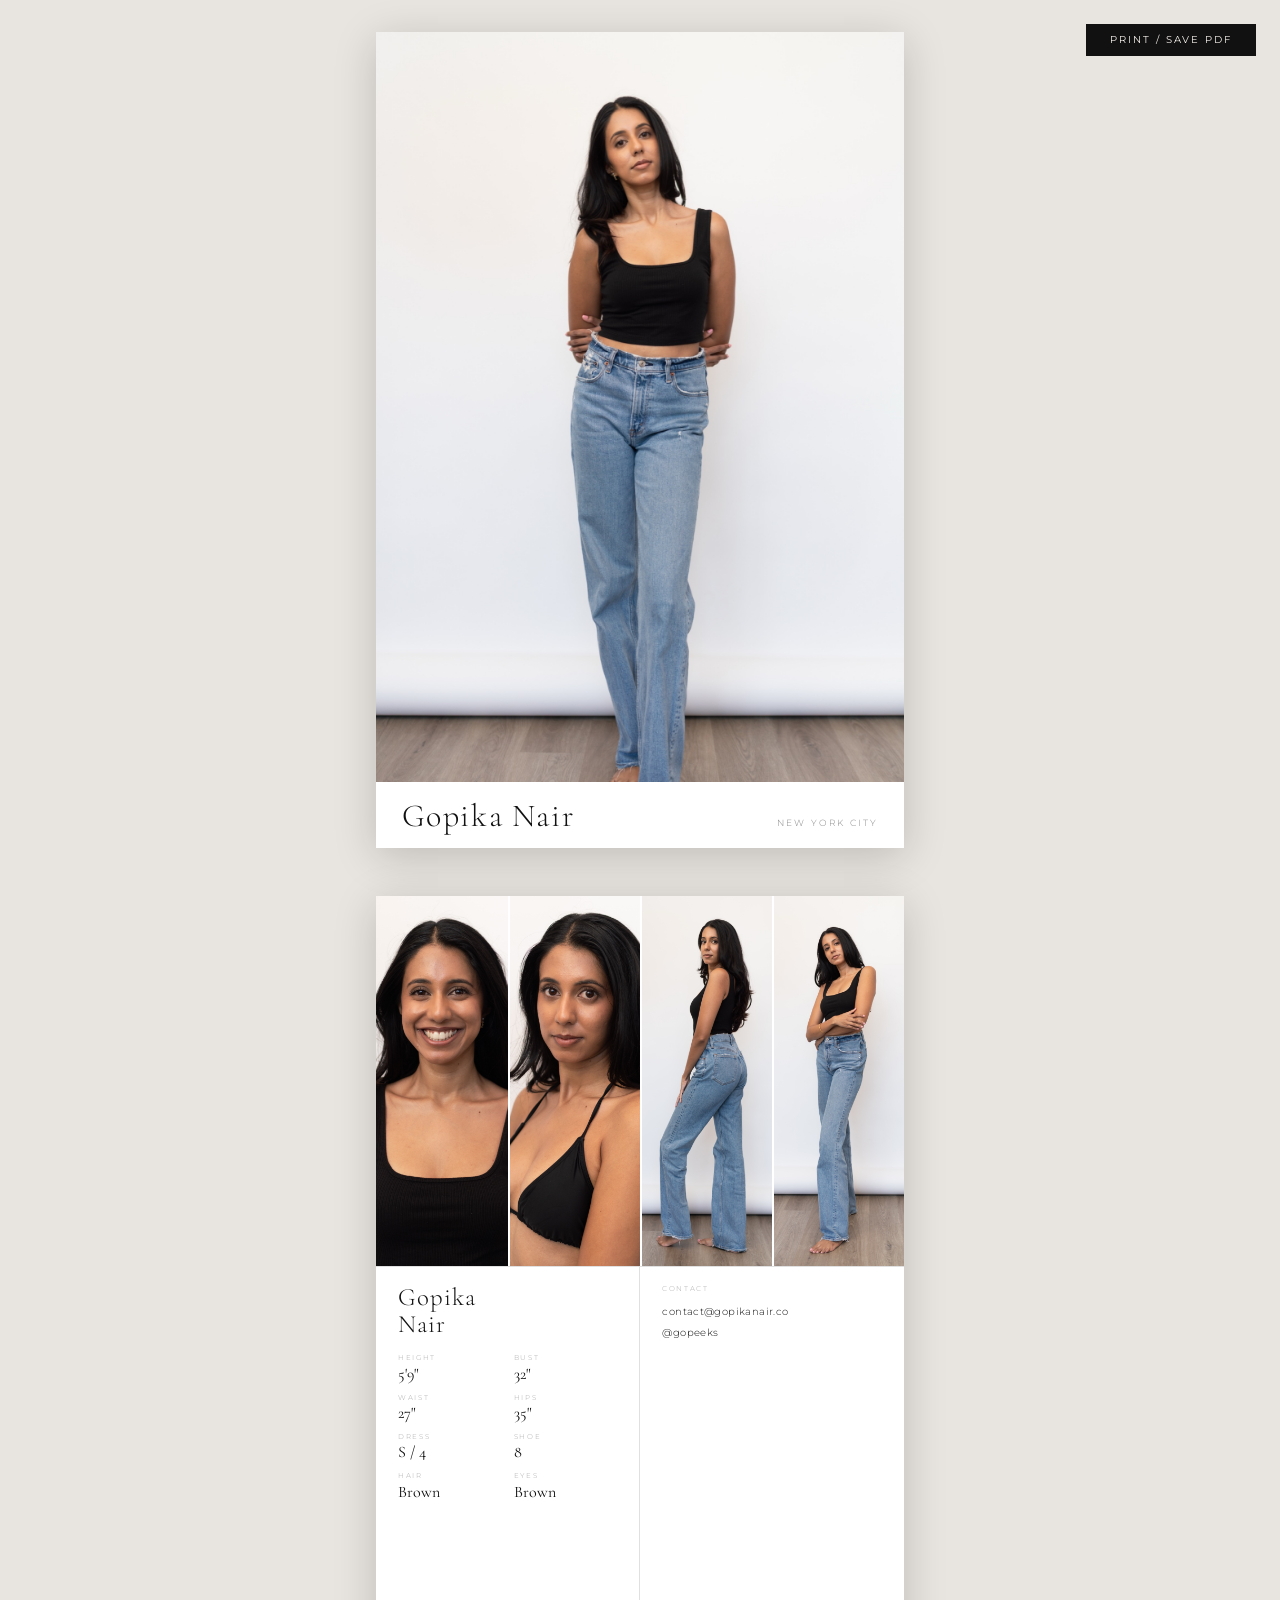
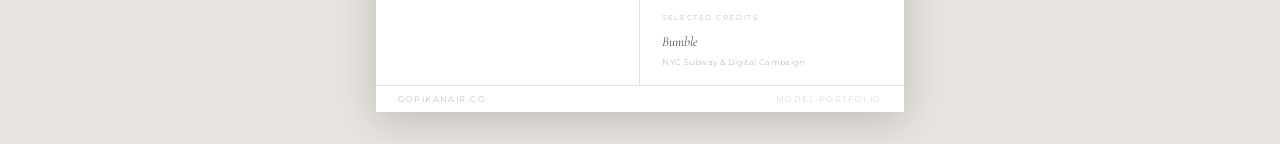
==== comp-card.html @ fba2bcde "redesign comp card with industry-standard layout and new photos" ====
<!DOCTYPE html>
<html lang="en">
<head>
  <meta charset="UTF-8">
  <meta name="viewport" content="width=device-width, initial-scale=1.0">
  <title>Gopika Nair — Comp Card</title>
  <link rel="preconnect" href="https://fonts.googleapis.com">
  <link rel="preconnect" href="https://fonts.gstatic.com" crossorigin>
  <link href="https://fonts.googleapis.com/css2?family=Cormorant+Garamond:ital,wght@0,300;0,400;1,300&family=Montserrat:wght@200;300;400;500&display=swap" rel="stylesheet">
  <style>
    * { box-sizing: border-box; margin: 0; padding: 0; }

    body {
      background: #e8e4df;
      font-family: 'Montserrat', sans-serif;
      font-weight: 300;
      padding: 2rem;
      display: flex;
      flex-direction: column;
      align-items: center;
      gap: 3rem;
    }

    /* ── Print button */
    .print-btn {
      position: fixed;
      top: 1.5rem;
      right: 1.5rem;
      background: #111;
      color: #f5f0eb;
      border: none;
      padding: 0.65rem 1.5rem;
      font-family: 'Montserrat', sans-serif;
      font-size: 0.6rem;
      letter-spacing: 0.2em;
      text-transform: uppercase;
      cursor: pointer;
      z-index: 100;
    }
    .print-btn:hover { background: #333; }

    @media print {
      body { background: #fff; padding: 0; gap: 0; }
      .print-btn { display: none; }
      .card { margin: 0; box-shadow: none; }
    }

    /* ── Card base — 5.5" × 8.5" (US comp card standard) */
    .card {
      width: 5.5in;
      height: 8.5in;
      background: #fff;
      overflow: hidden;
      position: relative;
      box-shadow: 0 8px 40px rgba(0,0,0,0.18);
    }

    @media print {
      .card { page-break-after: always; width: 5.5in; height: 8.5in; }
    }

    /* ════════════════════════════════════════
       FRONT CARD
    ════════════════════════════════════════ */

    .front .main-photo {
      width: 100%;
      height: 100%;
      object-fit: cover;
      object-position: center 10%;
      display: block;
    }

    /* Name bar at bottom of front */
    .front .name-bar {
      position: absolute;
      bottom: 0;
      left: 0;
      right: 0;
      background: #fff;
      padding: 1.1rem 1.6rem 1rem;
      display: flex;
      align-items: baseline;
      justify-content: space-between;
    }

    .front .name-bar h1 {
      font-family: 'Cormorant Garamond', serif;
      font-size: 2rem;
      font-weight: 300;
      letter-spacing: 0.05em;
      color: #111;
      line-height: 1;
    }

    .front .name-bar .location {
      font-size: 0.55rem;
      letter-spacing: 0.25em;
      text-transform: uppercase;
      color: #888;
    }

    /* ════════════════════════════════════════
       BACK CARD
    ════════════════════════════════════════ */

    .back {
      display: flex;
      flex-direction: column;
    }

    /* — Photo strip across the top */
    .back .photo-strip {
      display: grid;
      grid-template-columns: repeat(4, 1fr);
      height: 3.85in;
      flex-shrink: 0;
    }

    .back .photo-strip img {
      width: 100%;
      height: 100%;
      object-fit: cover;
      display: block;
    }

    .back .photo-strip img:nth-child(1) { object-position: center 18%; }  /* smile headshot */
    .back .photo-strip img:nth-child(2) { object-position: center 15%; }  /* editorial headshot */
    .back .photo-strip img:nth-child(3) { object-position: center 8%;  }  /* full body back */
    .back .photo-strip img:nth-child(4) { object-position: center 10%; }  /* full body side */

    /* dividers between strip photos */
    .back .photo-strip img + img { border-left: 2px solid #fff; }

    /* — Lower panel: stats + contact */
    .back .info-panel {
      flex: 1;
      display: grid;
      grid-template-columns: 1fr 1fr;
      border-top: 1px solid #e0e0e0;
    }

    /* — Name + stats (left) */
    .back .stats-col {
      padding: 1.1rem 1.4rem 1rem;
      border-right: 1px solid #e0e0e0;
      display: flex;
      flex-direction: column;
      justify-content: space-between;
    }

    .back .back-name {
      font-family: 'Cormorant Garamond', serif;
      font-size: 1.55rem;
      font-weight: 300;
      color: #111;
      letter-spacing: 0.04em;
      line-height: 1.1;
      margin-bottom: 0.9rem;
    }

    .back .stats-grid {
      display: grid;
      grid-template-columns: 1fr 1fr;
      gap: 0.55rem 0.8rem;
    }

    .stat-label {
      font-size: 0.44rem;
      letter-spacing: 0.22em;
      text-transform: uppercase;
      color: #aaa;
      display: block;
      margin-bottom: 0.1rem;
    }

    .stat-value {
      font-family: 'Cormorant Garamond', serif;
      font-size: 1rem;
      font-weight: 400;
      color: #111;
    }

    /* — Contact (right) */
    .back .contact-col {
      padding: 1.1rem 1.4rem 1rem;
      display: flex;
      flex-direction: column;
      justify-content: space-between;
    }

    .section-label {
      font-size: 0.44rem;
      letter-spacing: 0.22em;
      text-transform: uppercase;
      color: #aaa;
      display: block;
      margin-bottom: 0.7rem;
    }

    .contact-link {
      display: block;
      font-size: 0.6rem;
      color: #111;
      text-decoration: none;
      letter-spacing: 0.04em;
      margin-bottom: 0.3rem;
      line-height: 1.6;
    }

    .back .credit-block {
      margin-top: auto;
    }

    .credit-name {
      font-family: 'Cormorant Garamond', serif;
      font-size: 0.85rem;
      font-style: italic;
      color: #333;
      display: block;
    }
    .credit-detail {
      font-size: 0.5rem;
      color: #aaa;
      letter-spacing: 0.05em;
    }

    /* — Back footer */
    .back .back-footer {
      grid-column: 1 / -1;
      border-top: 1px solid #e0e0e0;
      padding: 0.5rem 1.4rem;
      display: flex;
      align-items: center;
      justify-content: space-between;
    }

    .back .back-footer .site-url {
      font-size: 0.5rem;
      letter-spacing: 0.18em;
      text-transform: uppercase;
      color: #aaa;
      text-decoration: none;
    }

    .back .back-footer .tag {
      font-size: 0.5rem;
      letter-spacing: 0.18em;
      text-transform: uppercase;
      color: #ccc;
    }
  </style>
</head>
<body>

  <button class="print-btn" onclick="window.print()">Print / Save PDF</button>

  <!-- ════ FRONT ════ -->
  <div class="card front">
    <img class="main-photo" src="photos/comp/IMG_3469.jpg" alt="Gopika Nair">
    <div class="name-bar">
      <h1>Gopika Nair</h1>
      <span class="location">New York City</span>
    </div>
  </div>

  <!-- ════ BACK ════ -->
  <div class="card back">

    <!-- Four photos across top -->
    <div class="photo-strip">
      <img src="photos/comp/IMG_3478.jpg" alt="">
      <img src="photos/comp/IMG_3474.jpg" alt="">
      <img src="photos/comp/IMG_3476.jpg" alt="">
      <img src="photos/comp/IMG_3468.jpg" alt="">
    </div>

    <!-- Info panel -->
    <div class="info-panel">

      <!-- Stats -->
      <div class="stats-col">
        <div>
          <p class="back-name">Gopika<br>Nair</p>
          <div class="stats-grid">
            <div>
              <span class="stat-label">Height</span>
              <span class="stat-value">5'9"</span>
            </div>
            <div>
              <span class="stat-label">Bust</span>
              <span class="stat-value">32"</span>
            </div>
            <div>
              <span class="stat-label">Waist</span>
              <span class="stat-value">27"</span>
            </div>
            <div>
              <span class="stat-label">Hips</span>
              <span class="stat-value">35"</span>
            </div>
            <div>
              <span class="stat-label">Dress</span>
              <span class="stat-value">S / 4</span>
            </div>
            <div>
              <span class="stat-label">Shoe</span>
              <span class="stat-value">8</span>
            </div>
            <div>
              <span class="stat-label">Hair</span>
              <span class="stat-value">Brown</span>
            </div>
            <div>
              <span class="stat-label">Eyes</span>
              <span class="stat-value">Brown</span>
            </div>
          </div>
        </div>
      </div>

      <!-- Contact + Credits -->
      <div class="contact-col">
        <div>
          <span class="section-label">Contact</span>
          <a class="contact-link" href="mailto:contact@gopikanair.co">contact@gopikanair.co</a>
          <a class="contact-link" href="https://instagram.com/gopeeks">@gopeeks</a>
        </div>
        <div class="credit-block">
          <span class="section-label">Selected Credits</span>
          <span class="credit-name">Bumble</span>
          <span class="credit-detail">NYC Subway &amp; Digital Campaign</span>
        </div>
      </div>

    </div>

    <!-- Footer -->
    <div class="back-footer" style="grid-column: 1 / -1; border-top: 1px solid #e0e0e0; padding: 0.5rem 1.4rem; display: flex; align-items: center; justify-content: space-between;">
      <a class="site-url" href="https://gopikanair.co">gopikanair.co</a>
      <span class="tag">Model Portfolio</span>
    </div>

  </div>

</body>
</html>
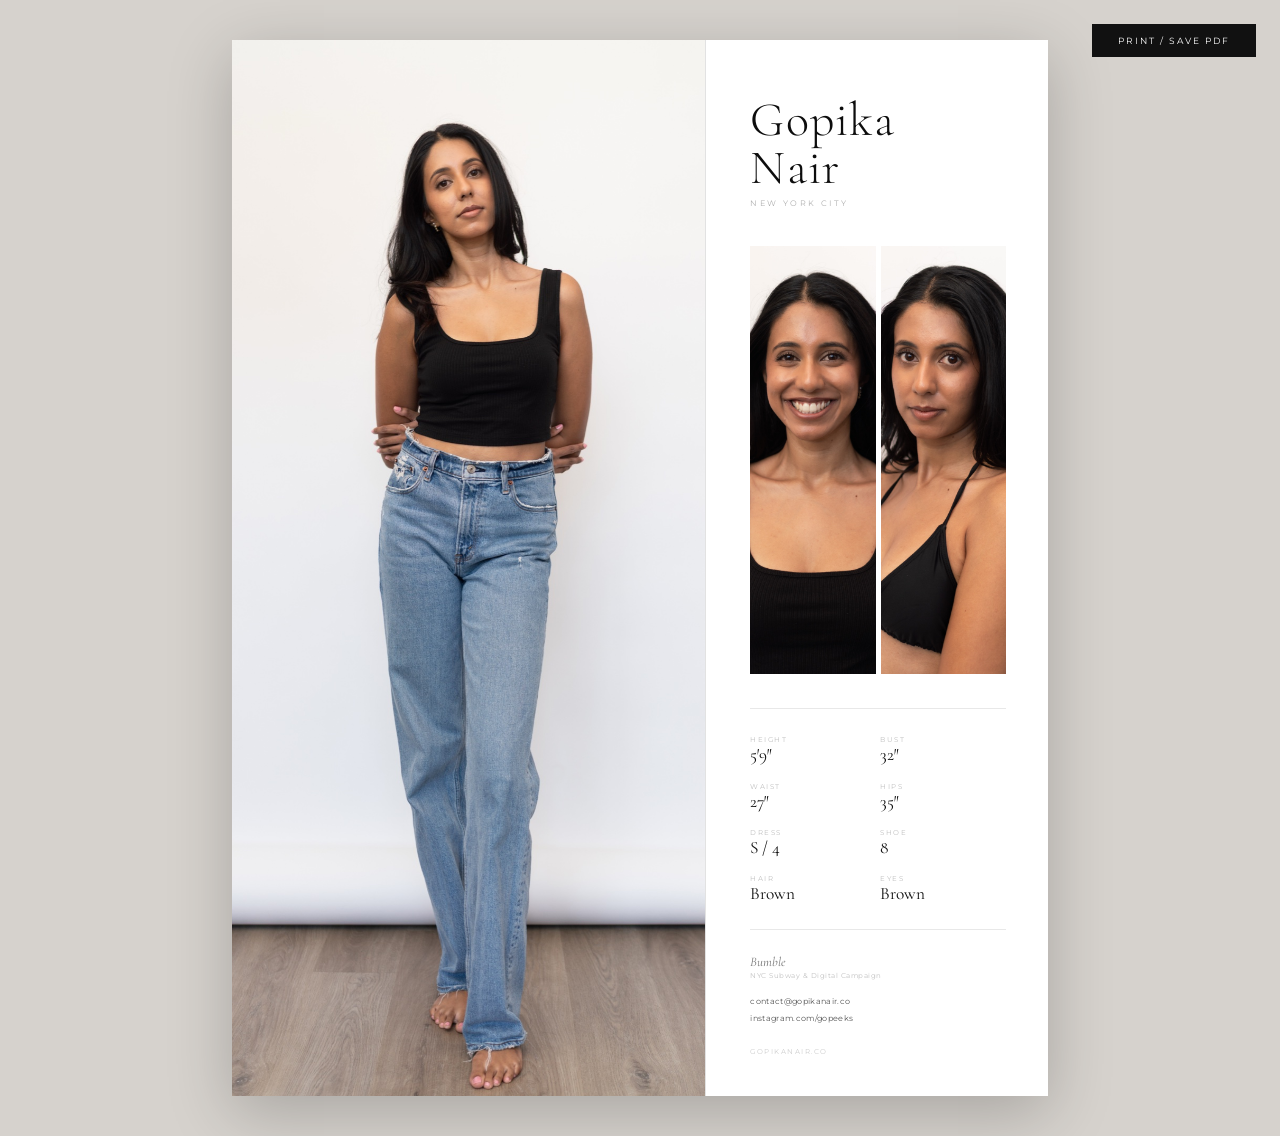
==== commit bff7f23d: "single-page comp card redesign" ====
--- a/comp-card.html
+++ b/comp-card.html
@@ -6,19 +6,19 @@
   <title>Gopika Nair — Comp Card</title>
   <link rel="preconnect" href="https://fonts.googleapis.com">
   <link rel="preconnect" href="https://fonts.gstatic.com" crossorigin>
-  <link href="https://fonts.googleapis.com/css2?family=Cormorant+Garamond:ital,wght@0,300;0,400;1,300&family=Montserrat:wght@200;300;400;500&display=swap" rel="stylesheet">
+  <link href="https://fonts.googleapis.com/css2?family=Cormorant+Garamond:ital,wght@0,300;0,400;1,300&family=Montserrat:wght@300;400;500&display=swap" rel="stylesheet">
   <style>
     * { box-sizing: border-box; margin: 0; padding: 0; }
 
     body {
-      background: #e8e4df;
+      background: #d6d2cd;
       font-family: 'Montserrat', sans-serif;
-      font-weight: 300;
-      padding: 2rem;
+      min-height: 100vh;
       display: flex;
       flex-direction: column;
       align-items: center;
-      gap: 3rem;
+      justify-content: center;
+      padding: 2.5rem;
     }
 
     /* ── Print button */
@@ -27,225 +27,175 @@
       top: 1.5rem;
       right: 1.5rem;
       background: #111;
-      color: #f5f0eb;
+      color: #fff;
       border: none;
-      padding: 0.65rem 1.5rem;
+      padding: 0.7rem 1.6rem;
       font-family: 'Montserrat', sans-serif;
-      font-size: 0.6rem;
-      letter-spacing: 0.2em;
+      font-size: 0.58rem;
+      letter-spacing: 0.22em;
       text-transform: uppercase;
       cursor: pointer;
       z-index: 100;
-    }
-    .print-btn:hover { background: #333; }
+      transition: background 0.2s;
+    }
+    .print-btn:hover { background: #444; }
 
     @media print {
-      body { background: #fff; padding: 0; gap: 0; }
+      body { background: #fff; padding: 0; min-height: 0; display: block; }
       .print-btn { display: none; }
-      .card { margin: 0; box-shadow: none; }
-    }
-
-    /* ── Card base — 5.5" × 8.5" (US comp card standard) */
+      .card { box-shadow: none; margin: 0; }
+      @page { size: 8.5in 11in; margin: 0; }
+    }
+
+    /* ══════════════════════════════════
+       CARD  —  8.5 × 11 in, single page
+    ══════════════════════════════════ */
     .card {
-      width: 5.5in;
-      height: 8.5in;
+      width: 8.5in;
+      height: 11in;
       background: #fff;
+      display: grid;
+      grid-template-columns: 58% 42%;
       overflow: hidden;
+      box-shadow: 0 16px 60px rgba(0,0,0,0.22);
+    }
+
+    /* ── Left column: hero photo */
+    .col-photo {
       position: relative;
-      box-shadow: 0 8px 40px rgba(0,0,0,0.18);
-    }
-
-    @media print {
-      .card { page-break-after: always; width: 5.5in; height: 8.5in; }
-    }
-
-    /* ════════════════════════════════════════
-       FRONT CARD
-    ════════════════════════════════════════ */
-
-    .front .main-photo {
+      overflow: hidden;
+    }
+
+    .col-photo img {
       width: 100%;
       height: 100%;
       object-fit: cover;
-      object-position: center 10%;
-      display: block;
-    }
-
-    /* Name bar at bottom of front */
-    .front .name-bar {
-      position: absolute;
-      bottom: 0;
-      left: 0;
-      right: 0;
-      background: #fff;
-      padding: 1.1rem 1.6rem 1rem;
-      display: flex;
-      align-items: baseline;
-      justify-content: space-between;
-    }
-
-    .front .name-bar h1 {
+      object-position: center 5%;
+      display: block;
+    }
+
+    /* ── Right column: all info */
+    .col-info {
+      display: flex;
+      flex-direction: column;
+      padding: 0.58in 0.44in 0.42in 0.46in;
+      border-left: 1px solid #e2e2e2;
+    }
+
+    /* — Name block */
+    .name {
       font-family: 'Cormorant Garamond', serif;
-      font-size: 2rem;
+      font-size: 3rem;
       font-weight: 300;
-      letter-spacing: 0.05em;
-      color: #111;
-      line-height: 1;
-    }
-
-    .front .name-bar .location {
-      font-size: 0.55rem;
-      letter-spacing: 0.25em;
-      text-transform: uppercase;
-      color: #888;
-    }
-
-    /* ════════════════════════════════════════
-       BACK CARD
-    ════════════════════════════════════════ */
-
-    .back {
-      display: flex;
-      flex-direction: column;
-    }
-
-    /* — Photo strip across the top */
-    .back .photo-strip {
+      line-height: 1.0;
+      color: #0d0d0d;
+      letter-spacing: 0.025em;
+    }
+
+    .location {
+      margin-top: 0.4rem;
+      font-size: 0.5rem;
+      letter-spacing: 0.3em;
+      text-transform: uppercase;
+      color: #b0b0b0;
+      font-weight: 400;
+    }
+
+    /* — Secondary photos */
+    .secondary-photos {
+      flex: 1;
       display: grid;
-      grid-template-columns: repeat(4, 1fr);
-      height: 3.85in;
-      flex-shrink: 0;
-    }
-
-    .back .photo-strip img {
+      grid-template-columns: 1fr 1fr;
+      gap: 5px;
+      margin: 0.4in 0 0.36in;
+      min-height: 0;
+      overflow: hidden;
+    }
+
+    .secondary-photos img {
       width: 100%;
       height: 100%;
       object-fit: cover;
       display: block;
     }
 
-    .back .photo-strip img:nth-child(1) { object-position: center 18%; }  /* smile headshot */
-    .back .photo-strip img:nth-child(2) { object-position: center 15%; }  /* editorial headshot */
-    .back .photo-strip img:nth-child(3) { object-position: center 8%;  }  /* full body back */
-    .back .photo-strip img:nth-child(4) { object-position: center 10%; }  /* full body side */
-
-    /* dividers between strip photos */
-    .back .photo-strip img + img { border-left: 2px solid #fff; }
-
-    /* — Lower panel: stats + contact */
-    .back .info-panel {
-      flex: 1;
+    /* smiling headshot — face in upper portion */
+    .secondary-photos img:nth-child(1) { object-position: center 16%; }
+    /* editorial headshot — slight angle, face upper */
+    .secondary-photos img:nth-child(2) { object-position: 55% 14%; }
+
+    /* — Stats */
+    .stats-block {
+      border-top: 1px solid #e8e8e8;
+      padding-top: 0.28in;
+      margin-bottom: 0.27in;
+    }
+
+    .stats-grid {
       display: grid;
       grid-template-columns: 1fr 1fr;
-      border-top: 1px solid #e0e0e0;
-    }
-
-    /* — Name + stats (left) */
-    .back .stats-col {
-      padding: 1.1rem 1.4rem 1rem;
-      border-right: 1px solid #e0e0e0;
-      display: flex;
-      flex-direction: column;
-      justify-content: space-between;
-    }
-
-    .back .back-name {
-      font-family: 'Cormorant Garamond', serif;
-      font-size: 1.55rem;
-      font-weight: 300;
-      color: #111;
-      letter-spacing: 0.04em;
-      line-height: 1.1;
-      margin-bottom: 0.9rem;
-    }
-
-    .back .stats-grid {
-      display: grid;
-      grid-template-columns: 1fr 1fr;
-      gap: 0.55rem 0.8rem;
+      gap: 0.19in 0.05in;
     }
 
     .stat-label {
-      font-size: 0.44rem;
+      display: block;
+      font-size: 0.41rem;
       letter-spacing: 0.22em;
       text-transform: uppercase;
-      color: #aaa;
-      display: block;
-      margin-bottom: 0.1rem;
+      color: #c0c0c0;
+      margin-bottom: 0.06rem;
     }
 
     .stat-value {
       font-family: 'Cormorant Garamond', serif;
-      font-size: 1rem;
+      font-size: 1.08rem;
       font-weight: 400;
       color: #111;
-    }
-
-    /* — Contact (right) */
-    .back .contact-col {
-      padding: 1.1rem 1.4rem 1rem;
-      display: flex;
-      flex-direction: column;
-      justify-content: space-between;
-    }
-
-    .section-label {
+      line-height: 1;
+    }
+
+    /* — Contact + credits */
+    .contact-block {
+      border-top: 1px solid #e8e8e8;
+      padding-top: 0.22in;
+      display: flex;
+      flex-direction: column;
+      gap: 0.13in;
+    }
+
+    .credits-line {
+      font-family: 'Cormorant Garamond', serif;
+      font-size: 0.82rem;
+      font-style: italic;
+      color: #777;
+    }
+
+    .credits-sub {
       font-size: 0.44rem;
-      letter-spacing: 0.22em;
-      text-transform: uppercase;
-      color: #aaa;
-      display: block;
-      margin-bottom: 0.7rem;
-    }
-
-    .contact-link {
-      display: block;
-      font-size: 0.6rem;
-      color: #111;
+      color: #c0c0c0;
+      letter-spacing: 0.07em;
+      display: block;
+      margin-top: 0.05rem;
+    }
+
+    .contact-links {
+      display: flex;
+      flex-direction: column;
+      gap: 0.07in;
+      margin-top: 0.04in;
+    }
+
+    .contact-links a {
+      font-size: 0.52rem;
+      color: #555;
       text-decoration: none;
       letter-spacing: 0.04em;
-      margin-bottom: 0.3rem;
-      line-height: 1.6;
-    }
-
-    .back .credit-block {
-      margin-top: auto;
-    }
-
-    .credit-name {
-      font-family: 'Cormorant Garamond', serif;
-      font-size: 0.85rem;
-      font-style: italic;
-      color: #333;
-      display: block;
-    }
-    .credit-detail {
-      font-size: 0.5rem;
-      color: #aaa;
-      letter-spacing: 0.05em;
-    }
-
-    /* — Back footer */
-    .back .back-footer {
-      grid-column: 1 / -1;
-      border-top: 1px solid #e0e0e0;
-      padding: 0.5rem 1.4rem;
-      display: flex;
-      align-items: center;
-      justify-content: space-between;
-    }
-
-    .back .back-footer .site-url {
-      font-size: 0.5rem;
-      letter-spacing: 0.18em;
-      text-transform: uppercase;
-      color: #aaa;
-      text-decoration: none;
-    }
-
-    .back .back-footer .tag {
-      font-size: 0.5rem;
-      letter-spacing: 0.18em;
+    }
+
+    .site-url {
+      margin-top: 0.12in;
+      font-size: 0.42rem;
+      letter-spacing: 0.22em;
       text-transform: uppercase;
       color: #ccc;
     }
@@ -255,93 +205,81 @@
 
   <button class="print-btn" onclick="window.print()">Print / Save PDF</button>
 
-  <!-- ════ FRONT ════ -->
-  <div class="card front">
-    <img class="main-photo" src="photos/comp/IMG_3469.jpg" alt="Gopika Nair">
-    <div class="name-bar">
-      <h1>Gopika Nair</h1>
-      <span class="location">New York City</span>
+  <div class="card">
+
+    <!-- Left: hero full-body photo -->
+    <div class="col-photo">
+      <img src="photos/comp/IMG_3469.jpg" alt="Gopika Nair">
+    </div>
+
+    <!-- Right: info panel -->
+    <div class="col-info">
+
+      <!-- Name -->
+      <div>
+        <h1 class="name">Gopika<br>Nair</h1>
+        <p class="location">New York City</p>
+      </div>
+
+      <!-- Two secondary headshots -->
+      <div class="secondary-photos">
+        <img src="photos/comp/IMG_3478.jpg" alt="Gopika Nair — commercial">
+        <img src="photos/comp/IMG_3474.jpg" alt="Gopika Nair — editorial">
+      </div>
+
+      <!-- Stats -->
+      <div class="stats-block">
+        <div class="stats-grid">
+          <div>
+            <span class="stat-label">Height</span>
+            <span class="stat-value">5′9″</span>
+          </div>
+          <div>
+            <span class="stat-label">Bust</span>
+            <span class="stat-value">32″</span>
+          </div>
+          <div>
+            <span class="stat-label">Waist</span>
+            <span class="stat-value">27″</span>
+          </div>
+          <div>
+            <span class="stat-label">Hips</span>
+            <span class="stat-value">35″</span>
+          </div>
+          <div>
+            <span class="stat-label">Dress</span>
+            <span class="stat-value">S / 4</span>
+          </div>
+          <div>
+            <span class="stat-label">Shoe</span>
+            <span class="stat-value">8</span>
+          </div>
+          <div>
+            <span class="stat-label">Hair</span>
+            <span class="stat-value">Brown</span>
+          </div>
+          <div>
+            <span class="stat-label">Eyes</span>
+            <span class="stat-value">Brown</span>
+          </div>
+        </div>
+      </div>
+
+      <!-- Credits + Contact -->
+      <div class="contact-block">
+        <div>
+          <span class="credits-line">Bumble</span>
+          <span class="credits-sub">NYC Subway &amp; Digital Campaign</span>
+        </div>
+        <div class="contact-links">
+          <a href="mailto:contact@gopikanair.co">contact@gopikanair.co</a>
+          <a href="https://instagram.com/gopeeks">instagram.com/gopeeks</a>
+        </div>
+        <p class="site-url">gopikanair.co</p>
+      </div>
+
     </div>
   </div>
 
-  <!-- ════ BACK ════ -->
-  <div class="card back">
-
-    <!-- Four photos across top -->
-    <div class="photo-strip">
-      <img src="photos/comp/IMG_3478.jpg" alt="">
-      <img src="photos/comp/IMG_3474.jpg" alt="">
-      <img src="photos/comp/IMG_3476.jpg" alt="">
-      <img src="photos/comp/IMG_3468.jpg" alt="">
-    </div>
-
-    <!-- Info panel -->
-    <div class="info-panel">
-
-      <!-- Stats -->
-      <div class="stats-col">
-        <div>
-          <p class="back-name">Gopika<br>Nair</p>
-          <div class="stats-grid">
-            <div>
-              <span class="stat-label">Height</span>
-              <span class="stat-value">5'9"</span>
-            </div>
-            <div>
-              <span class="stat-label">Bust</span>
-              <span class="stat-value">32"</span>
-            </div>
-            <div>
-              <span class="stat-label">Waist</span>
-              <span class="stat-value">27"</span>
-            </div>
-            <div>
-              <span class="stat-label">Hips</span>
-              <span class="stat-value">35"</span>
-            </div>
-            <div>
-              <span class="stat-label">Dress</span>
-              <span class="stat-value">S / 4</span>
-            </div>
-            <div>
-              <span class="stat-label">Shoe</span>
-              <span class="stat-value">8</span>
-            </div>
-            <div>
-              <span class="stat-label">Hair</span>
-              <span class="stat-value">Brown</span>
-            </div>
-            <div>
-              <span class="stat-label">Eyes</span>
-              <span class="stat-value">Brown</span>
-            </div>
-          </div>
-        </div>
-      </div>
-
-      <!-- Contact + Credits -->
-      <div class="contact-col">
-        <div>
-          <span class="section-label">Contact</span>
-          <a class="contact-link" href="mailto:contact@gopikanair.co">contact@gopikanair.co</a>
-          <a class="contact-link" href="https://instagram.com/gopeeks">@gopeeks</a>
-        </div>
-        <div class="credit-block">
-          <span class="section-label">Selected Credits</span>
-          <span class="credit-name">Bumble</span>
-          <span class="credit-detail">NYC Subway &amp; Digital Campaign</span>
-        </div>
-      </div>
-
-    </div>
-
-    <!-- Footer -->
-    <div class="back-footer" style="grid-column: 1 / -1; border-top: 1px solid #e0e0e0; padding: 0.5rem 1.4rem; display: flex; align-items: center; justify-content: space-between;">
-      <a class="site-url" href="https://gopikanair.co">gopikanair.co</a>
-      <span class="tag">Model Portfolio</span>
-    </div>
-
-  </div>
-
 </body>
 </html>
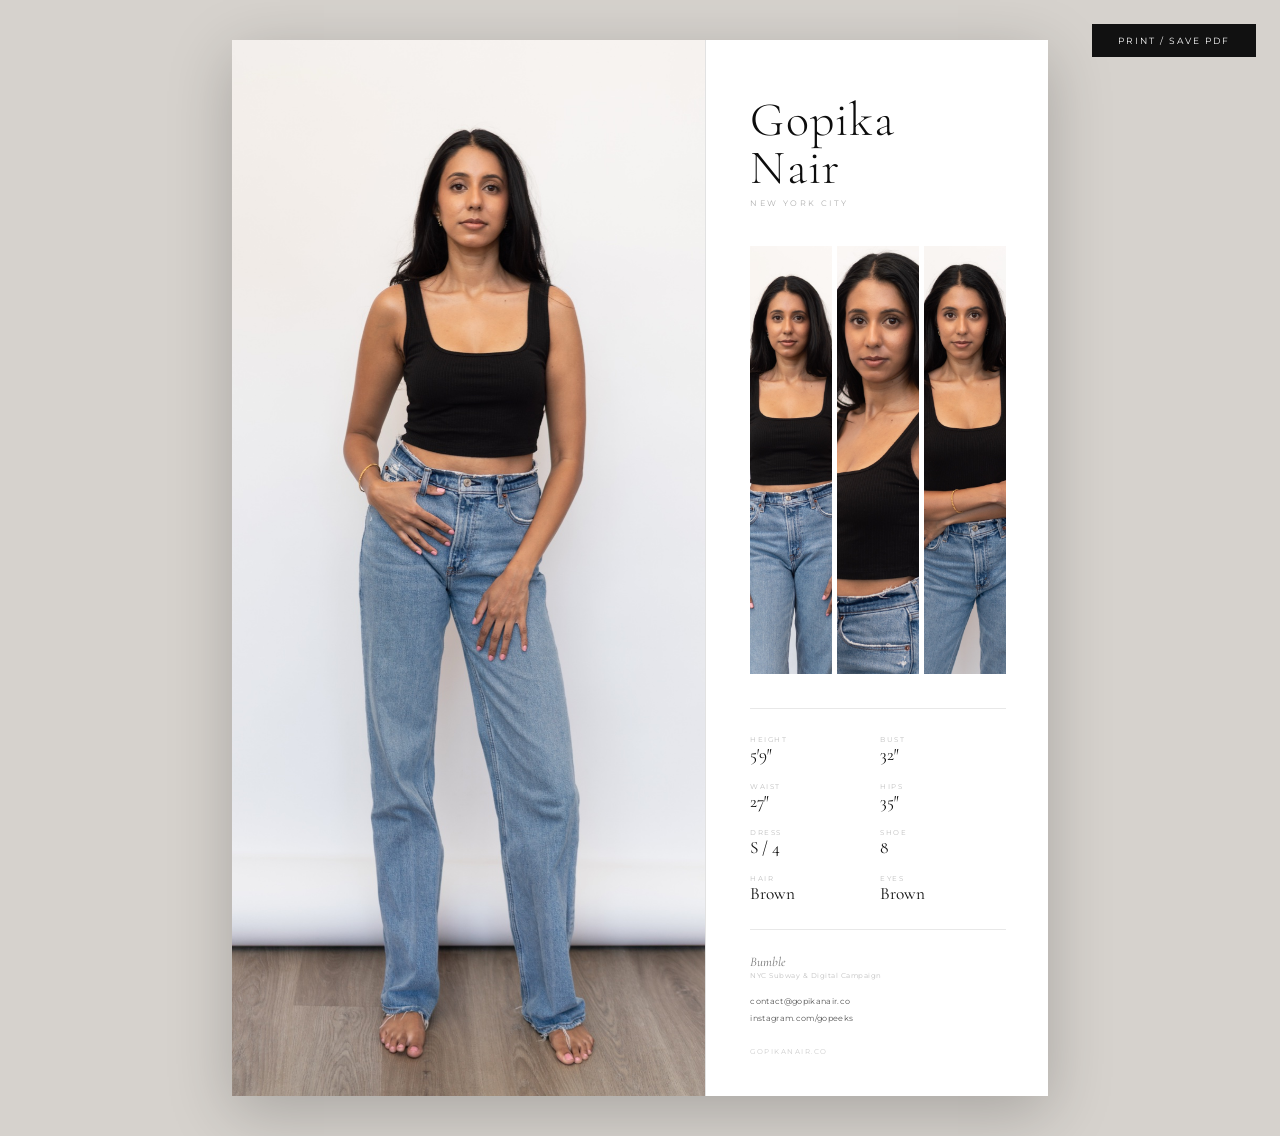
==== commit 7b0b00a1: "update comp card photos to IMG_3475/3483/3477/3470" ====
--- a/comp-card.html
+++ b/comp-card.html
@@ -105,7 +105,7 @@
     .secondary-photos {
       flex: 1;
       display: grid;
-      grid-template-columns: 1fr 1fr;
+      grid-template-columns: 1fr 1fr 1fr;
       gap: 5px;
       margin: 0.4in 0 0.36in;
       min-height: 0;
@@ -119,10 +119,12 @@
       display: block;
     }
 
-    /* smiling headshot — face in upper portion */
-    .secondary-photos img:nth-child(1) { object-position: center 16%; }
-    /* editorial headshot — slight angle, face upper */
-    .secondary-photos img:nth-child(2) { object-position: 55% 14%; }
+    /* IMG_3483 — neutral front, zoom to face */
+    .secondary-photos img:nth-child(1) { object-position: center 18%; }
+    /* IMG_3477 — angled, zoom to face */
+    .secondary-photos img:nth-child(2) { object-position: 45% 15%; }
+    /* IMG_3470 — closer 3/4, already tighter crop */
+    .secondary-photos img:nth-child(3) { object-position: center 17%; }
 
     /* — Stats */
     .stats-block {
@@ -209,7 +211,7 @@
 
     <!-- Left: hero full-body photo -->
     <div class="col-photo">
-      <img src="photos/comp/IMG_3469.jpg" alt="Gopika Nair">
+      <img src="photos/comp/IMG_3475.jpg" alt="Gopika Nair">
     </div>
 
     <!-- Right: info panel -->
@@ -221,10 +223,11 @@
         <p class="location">New York City</p>
       </div>
 
-      <!-- Two secondary headshots -->
+      <!-- Three secondary photos -->
       <div class="secondary-photos">
-        <img src="photos/comp/IMG_3478.jpg" alt="Gopika Nair — commercial">
-        <img src="photos/comp/IMG_3474.jpg" alt="Gopika Nair — editorial">
+        <img src="photos/comp/IMG_3483.jpg" alt="Gopika Nair">
+        <img src="photos/comp/IMG_3477.jpg" alt="Gopika Nair">
+        <img src="photos/comp/IMG_3470.jpg" alt="Gopika Nair">
       </div>
 
       <!-- Stats -->
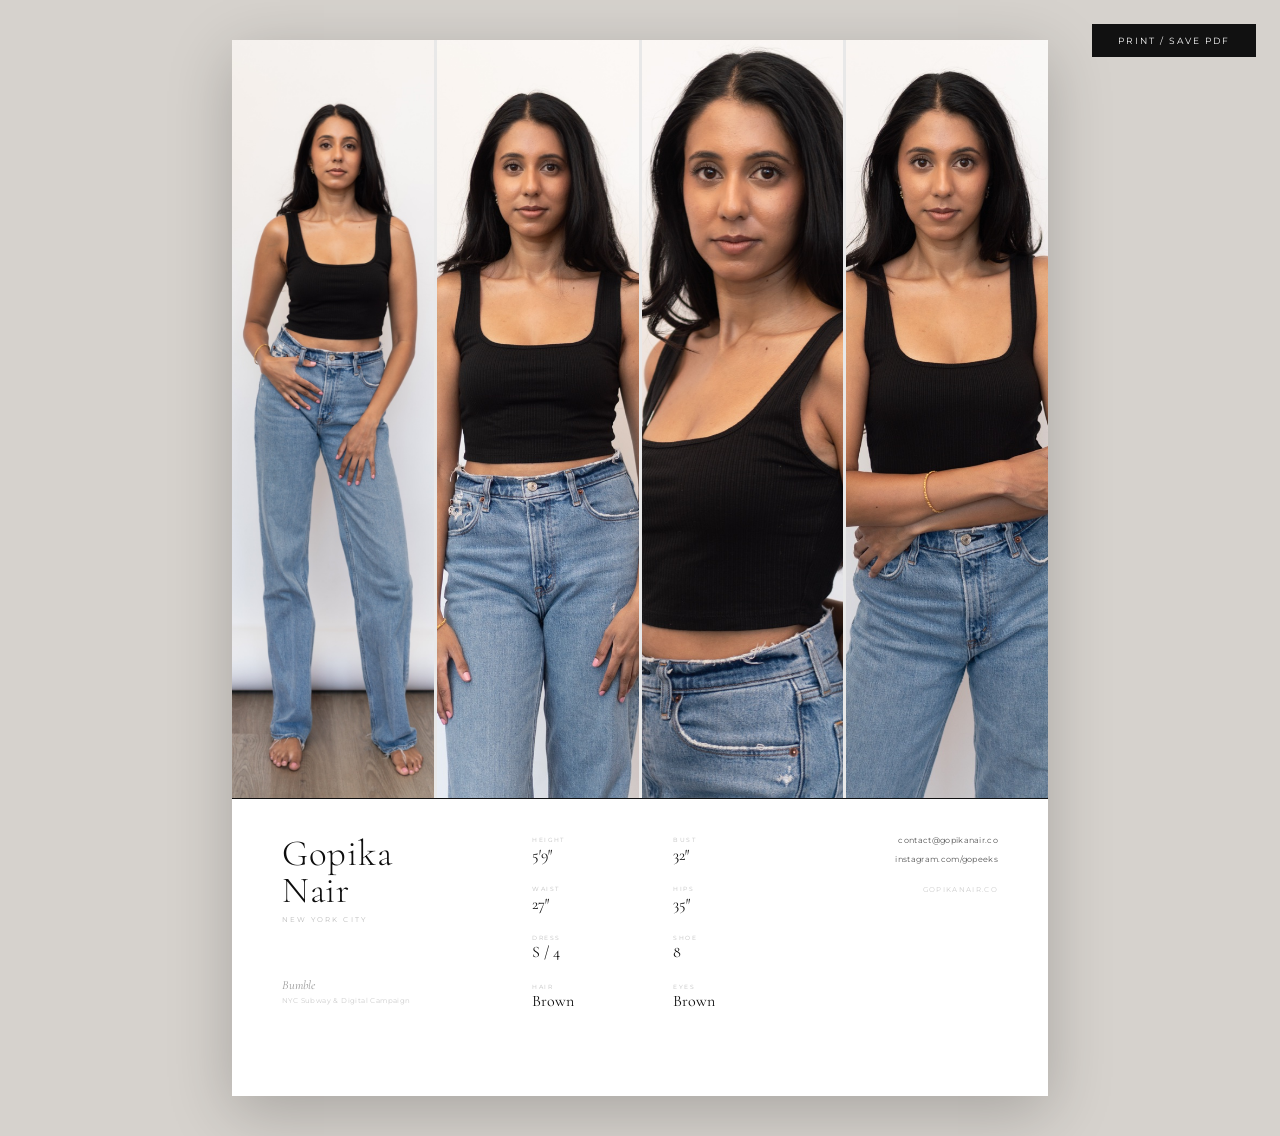
==== commit d4f0e796: "redesign comp card — 4 photos across top, stats strip below" ====
--- a/comp-card.html
+++ b/comp-card.html
@@ -15,13 +15,11 @@
       font-family: 'Montserrat', sans-serif;
       min-height: 100vh;
       display: flex;
-      flex-direction: column;
       align-items: center;
       justify-content: center;
       padding: 2.5rem;
     }
 
-    /* ── Print button */
     .print-btn {
       position: fixed;
       top: 1.5rem;
@@ -36,7 +34,6 @@
       text-transform: uppercase;
       cursor: pointer;
       z-index: 100;
-      transition: background 0.2s;
     }
     .print-btn:hover { background: #444; }
 
@@ -47,159 +44,136 @@
       @page { size: 8.5in 11in; margin: 0; }
     }
 
-    /* ══════════════════════════════════
-       CARD  —  8.5 × 11 in, single page
-    ══════════════════════════════════ */
+    /* ── Card */
     .card {
       width: 8.5in;
       height: 11in;
       background: #fff;
-      display: grid;
-      grid-template-columns: 58% 42%;
+      display: flex;
+      flex-direction: column;
       overflow: hidden;
       box-shadow: 0 16px 60px rgba(0,0,0,0.22);
     }
 
-    /* ── Left column: hero photo */
-    .col-photo {
-      position: relative;
-      overflow: hidden;
-    }
-
-    .col-photo img {
+    /* ── 4 photos in a row */
+    .photos-row {
+      flex: 1;
+      min-height: 0;
+      display: grid;
+      grid-template-columns: repeat(4, 1fr);
+      gap: 3px;
+      background: #e8e8e8;
+    }
+
+    .photos-row img {
       width: 100%;
       height: 100%;
       object-fit: cover;
-      object-position: center 5%;
-      display: block;
-    }
-
-    /* ── Right column: all info */
-    .col-info {
-      display: flex;
-      flex-direction: column;
-      padding: 0.58in 0.44in 0.42in 0.46in;
-      border-left: 1px solid #e2e2e2;
-    }
-
-    /* — Name block */
-    .name {
+      display: block;
+    }
+
+    .photos-row img:nth-child(1) { object-position: center 8%;  }
+    .photos-row img:nth-child(2) { object-position: center 16%; }
+    .photos-row img:nth-child(3) { object-position: 44% 14%;    }
+    .photos-row img:nth-child(4) { object-position: center 22%; }
+
+    /* ── Info bar */
+    .info-bar {
+      flex-shrink: 0;
+      height: 3.1in;
+      display: grid;
+      grid-template-columns: 1.6fr 2fr 1.3fr;
+      gap: 0.5in;
+      border-top: 1.5px solid #111;
+      padding: 0.38in 0.52in 0.35in;
+      align-items: start;
+    }
+
+    /* — Name */
+    .name-col h1 {
       font-family: 'Cormorant Garamond', serif;
-      font-size: 3rem;
+      font-size: 2.3rem;
       font-weight: 300;
       line-height: 1.0;
       color: #0d0d0d;
-      letter-spacing: 0.025em;
-    }
-
-    .location {
-      margin-top: 0.4rem;
-      font-size: 0.5rem;
-      letter-spacing: 0.3em;
-      text-transform: uppercase;
-      color: #b0b0b0;
+      letter-spacing: 0.02em;
+    }
+
+    .name-col .city {
+      font-size: 0.46rem;
+      letter-spacing: 0.28em;
+      text-transform: uppercase;
+      color: #bbb;
+      margin-top: 0.35rem;
       font-weight: 400;
-    }
-
-    /* — Secondary photos */
-    .secondary-photos {
-      flex: 1;
-      display: grid;
-      grid-template-columns: 1fr 1fr 1fr;
-      gap: 5px;
-      margin: 0.4in 0 0.36in;
-      min-height: 0;
-      overflow: hidden;
-    }
-
-    .secondary-photos img {
-      width: 100%;
-      height: 100%;
-      object-fit: cover;
-      display: block;
-    }
-
-    /* IMG_3483 — neutral front, zoom to face */
-    .secondary-photos img:nth-child(1) { object-position: center 18%; }
-    /* IMG_3477 — angled, zoom to face */
-    .secondary-photos img:nth-child(2) { object-position: 45% 15%; }
-    /* IMG_3470 — closer 3/4, already tighter crop */
-    .secondary-photos img:nth-child(3) { object-position: center 17%; }
+      display: block;
+    }
+
+    .name-col .credit {
+      font-family: 'Cormorant Garamond', serif;
+      font-style: italic;
+      font-size: 0.78rem;
+      color: #999;
+      margin-top: 0.55in;
+      display: block;
+      line-height: 1.4;
+    }
+
+    .name-col .credit-sub {
+      font-size: 0.42rem;
+      letter-spacing: 0.06em;
+      color: #ccc;
+      display: block;
+      margin-top: 0.1rem;
+    }
 
     /* — Stats */
-    .stats-block {
-      border-top: 1px solid #e8e8e8;
-      padding-top: 0.28in;
-      margin-bottom: 0.27in;
-    }
-
-    .stats-grid {
+    .stats-col {
       display: grid;
       grid-template-columns: 1fr 1fr;
-      gap: 0.19in 0.05in;
+      gap: 0.22in 0.3in;
+      align-content: start;
     }
 
     .stat-label {
       display: block;
-      font-size: 0.41rem;
+      font-size: 0.4rem;
       letter-spacing: 0.22em;
       text-transform: uppercase;
       color: #c0c0c0;
-      margin-bottom: 0.06rem;
+      margin-bottom: 0.05rem;
     }
 
     .stat-value {
       font-family: 'Cormorant Garamond', serif;
-      font-size: 1.08rem;
+      font-size: 1rem;
       font-weight: 400;
       color: #111;
       line-height: 1;
     }
 
-    /* — Contact + credits */
-    .contact-block {
-      border-top: 1px solid #e8e8e8;
-      padding-top: 0.22in;
+    /* — Contact */
+    .contact-col {
       display: flex;
       flex-direction: column;
-      gap: 0.13in;
-    }
-
-    .credits-line {
-      font-family: 'Cormorant Garamond', serif;
-      font-size: 0.82rem;
-      font-style: italic;
-      color: #777;
-    }
-
-    .credits-sub {
-      font-size: 0.44rem;
-      color: #c0c0c0;
-      letter-spacing: 0.07em;
-      display: block;
-      margin-top: 0.05rem;
-    }
-
-    .contact-links {
-      display: flex;
-      flex-direction: column;
-      gap: 0.07in;
-      margin-top: 0.04in;
-    }
-
-    .contact-links a {
-      font-size: 0.52rem;
+      gap: 0.12in;
+      text-align: right;
+    }
+
+    .contact-col a {
+      font-size: 0.5rem;
       color: #555;
       text-decoration: none;
       letter-spacing: 0.04em;
-    }
-
-    .site-url {
-      margin-top: 0.12in;
+      line-height: 1;
+    }
+
+    .contact-col .site {
       font-size: 0.42rem;
-      letter-spacing: 0.22em;
+      letter-spacing: 0.2em;
       text-transform: uppercase;
       color: #ccc;
+      margin-top: 0.1in;
     }
   </style>
 </head>
@@ -209,76 +183,66 @@
 
   <div class="card">
 
-    <!-- Left: hero full-body photo -->
-    <div class="col-photo">
+    <!-- 4 photos across top -->
+    <div class="photos-row">
       <img src="photos/comp/IMG_3475.jpg" alt="Gopika Nair">
+      <img src="photos/comp/IMG_3483.jpg" alt="Gopika Nair">
+      <img src="photos/comp/IMG_3477.jpg" alt="Gopika Nair">
+      <img src="photos/comp/IMG_3470.jpg" alt="Gopika Nair">
     </div>
 
-    <!-- Right: info panel -->
-    <div class="col-info">
-
-      <!-- Name -->
-      <div>
-        <h1 class="name">Gopika<br>Nair</h1>
-        <p class="location">New York City</p>
+    <!-- Info strip -->
+    <div class="info-bar">
+
+      <!-- Name + credits -->
+      <div class="name-col">
+        <h1>Gopika<br>Nair</h1>
+        <span class="city">New York City</span>
+        <span class="credit">Bumble</span>
+        <span class="credit-sub">NYC Subway &amp; Digital Campaign</span>
       </div>
 
-      <!-- Three secondary photos -->
-      <div class="secondary-photos">
-        <img src="photos/comp/IMG_3483.jpg" alt="Gopika Nair">
-        <img src="photos/comp/IMG_3477.jpg" alt="Gopika Nair">
-        <img src="photos/comp/IMG_3470.jpg" alt="Gopika Nair">
+      <!-- Measurements -->
+      <div class="stats-col">
+        <div>
+          <span class="stat-label">Height</span>
+          <span class="stat-value">5′9″</span>
+        </div>
+        <div>
+          <span class="stat-label">Bust</span>
+          <span class="stat-value">32″</span>
+        </div>
+        <div>
+          <span class="stat-label">Waist</span>
+          <span class="stat-value">27″</span>
+        </div>
+        <div>
+          <span class="stat-label">Hips</span>
+          <span class="stat-value">35″</span>
+        </div>
+        <div>
+          <span class="stat-label">Dress</span>
+          <span class="stat-value">S / 4</span>
+        </div>
+        <div>
+          <span class="stat-label">Shoe</span>
+          <span class="stat-value">8</span>
+        </div>
+        <div>
+          <span class="stat-label">Hair</span>
+          <span class="stat-value">Brown</span>
+        </div>
+        <div>
+          <span class="stat-label">Eyes</span>
+          <span class="stat-value">Brown</span>
+        </div>
       </div>
 
-      <!-- Stats -->
-      <div class="stats-block">
-        <div class="stats-grid">
-          <div>
-            <span class="stat-label">Height</span>
-            <span class="stat-value">5′9″</span>
-          </div>
-          <div>
-            <span class="stat-label">Bust</span>
-            <span class="stat-value">32″</span>
-          </div>
-          <div>
-            <span class="stat-label">Waist</span>
-            <span class="stat-value">27″</span>
-          </div>
-          <div>
-            <span class="stat-label">Hips</span>
-            <span class="stat-value">35″</span>
-          </div>
-          <div>
-            <span class="stat-label">Dress</span>
-            <span class="stat-value">S / 4</span>
-          </div>
-          <div>
-            <span class="stat-label">Shoe</span>
-            <span class="stat-value">8</span>
-          </div>
-          <div>
-            <span class="stat-label">Hair</span>
-            <span class="stat-value">Brown</span>
-          </div>
-          <div>
-            <span class="stat-label">Eyes</span>
-            <span class="stat-value">Brown</span>
-          </div>
-        </div>
-      </div>
-
-      <!-- Credits + Contact -->
-      <div class="contact-block">
-        <div>
-          <span class="credits-line">Bumble</span>
-          <span class="credits-sub">NYC Subway &amp; Digital Campaign</span>
-        </div>
-        <div class="contact-links">
-          <a href="mailto:contact@gopikanair.co">contact@gopikanair.co</a>
-          <a href="https://instagram.com/gopeeks">instagram.com/gopeeks</a>
-        </div>
-        <p class="site-url">gopikanair.co</p>
+      <!-- Contact -->
+      <div class="contact-col">
+        <a href="mailto:contact@gopikanair.co">contact@gopikanair.co</a>
+        <a href="https://instagram.com/gopeeks">instagram.com/gopeeks</a>
+        <span class="site">gopikanair.co</span>
       </div>
 
     </div>
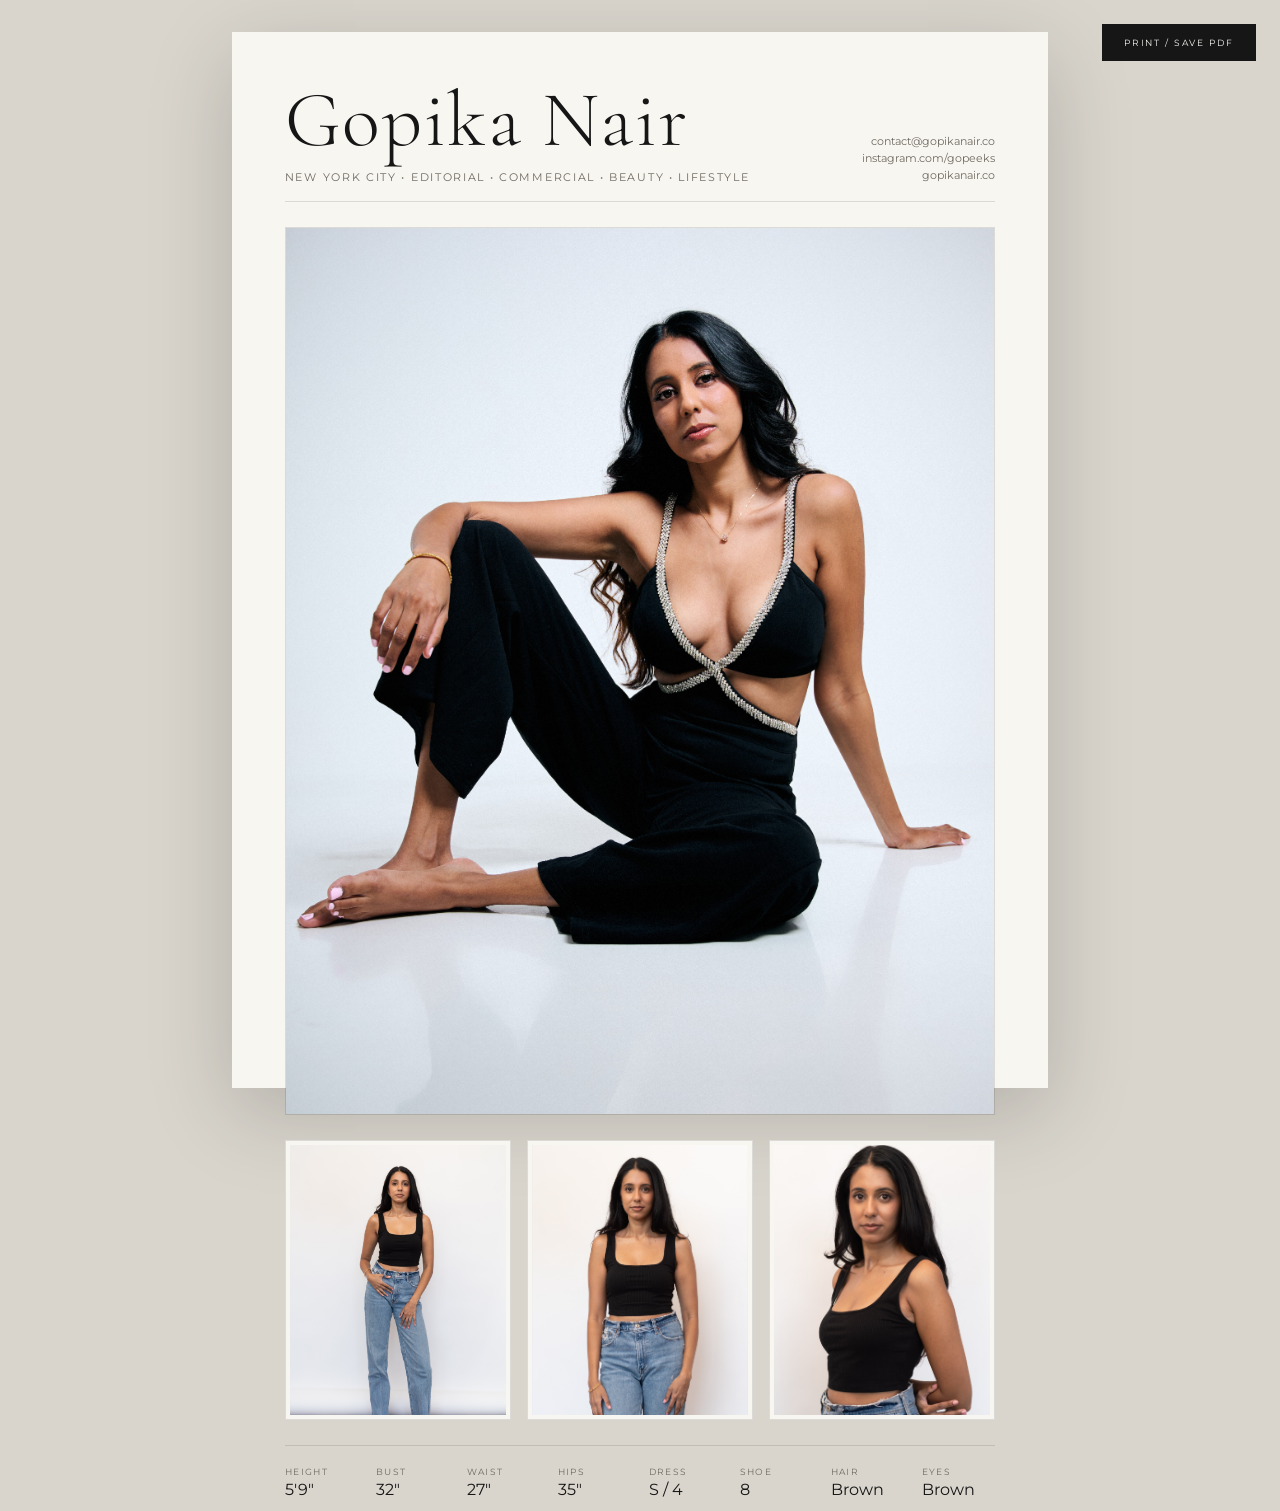
==== commit e80007b1: "Remove IMG_3450 from gallery (deleted from photos folder)" ====
--- a/comp-card.html
+++ b/comp-card.html
@@ -6,247 +6,260 @@
   <title>Gopika Nair — Comp Card</title>
   <link rel="preconnect" href="https://fonts.googleapis.com">
   <link rel="preconnect" href="https://fonts.gstatic.com" crossorigin>
-  <link href="https://fonts.googleapis.com/css2?family=Cormorant+Garamond:ital,wght@0,300;0,400;1,300&family=Montserrat:wght@300;400;500&display=swap" rel="stylesheet">
+  <link href="https://fonts.googleapis.com/css2?family=Cormorant+Garamond:wght@300;400&family=Montserrat:wght@300;400;500&display=swap" rel="stylesheet">
   <style>
     * { box-sizing: border-box; margin: 0; padding: 0; }
 
+    :root {
+      --paper: #f8f6f1;
+      --ink: #161616;
+      --muted: #6f6a61;
+      --line: rgba(22,22,22,0.12);
+      --font-serif: 'Cormorant Garamond', Georgia, serif;
+      --font-sans: 'Montserrat', sans-serif;
+    }
+
     body {
-      background: #d6d2cd;
-      font-family: 'Montserrat', sans-serif;
       min-height: 100vh;
+      background: #d9d5cd;
+      color: var(--ink);
+      font-family: var(--font-sans);
       display: flex;
       align-items: center;
       justify-content: center;
-      padding: 2.5rem;
+      padding: 2rem;
     }
 
     .print-btn {
       position: fixed;
       top: 1.5rem;
       right: 1.5rem;
-      background: #111;
-      color: #fff;
       border: none;
-      padding: 0.7rem 1.6rem;
-      font-family: 'Montserrat', sans-serif;
+      background: var(--ink);
+      color: var(--paper);
+      font-family: var(--font-sans);
       font-size: 0.58rem;
-      letter-spacing: 0.22em;
+      letter-spacing: 0.2em;
       text-transform: uppercase;
+      padding: 0.8rem 1.4rem;
       cursor: pointer;
-      z-index: 100;
-    }
-    .print-btn:hover { background: #444; }
-
-    @media print {
-      body { background: #fff; padding: 0; min-height: 0; display: block; }
-      .print-btn { display: none; }
-      .card { box-shadow: none; margin: 0; }
-      @page { size: 8.5in 11in; margin: 0; }
-    }
-
-    /* ── Card */
-    .card {
+    }
+
+    .sheet {
       width: 8.5in;
       height: 11in;
-      background: #fff;
-      display: flex;
-      flex-direction: column;
-      overflow: hidden;
-      box-shadow: 0 16px 60px rgba(0,0,0,0.22);
-    }
-
-    /* ── 4 photos in a row */
-    .photos-row {
-      flex: 1;
-      min-height: 0;
-      display: grid;
-      grid-template-columns: repeat(4, 1fr);
-      gap: 3px;
-      background: #e8e8e8;
-    }
-
-    .photos-row img {
+      background: var(--paper);
+      box-shadow: 0 24px 80px rgba(0,0,0,0.18);
+      padding: 0.55in 0.55in 0.5in;
+      display: grid;
+      grid-template-rows: auto auto 1fr auto;
+      gap: 0.26in;
+    }
+
+    .header {
+      display: grid;
+      grid-template-columns: 1fr auto;
+      align-items: end;
+      gap: 0.3in;
+      padding-bottom: 0.18in;
+      border-bottom: 1px solid var(--line);
+    }
+
+    .name-block h1 {
+      font-family: var(--font-serif);
+      font-size: 0.82in;
+      font-weight: 300;
+      line-height: 0.9;
+      letter-spacing: 0.02em;
+    }
+
+    .name-block p {
+      margin-top: 0.16in;
+      font-size: 0.11in;
+      letter-spacing: 0.16em;
+      text-transform: uppercase;
+      color: var(--muted);
+    }
+
+    .contact-block {
+      text-align: right;
+      font-size: 0.115in;
+      line-height: 1.55;
+      color: var(--muted);
+    }
+
+    .contact-block a {
+      color: inherit;
+      text-decoration: none;
+    }
+
+    .hero-photo img {
       width: 100%;
       height: 100%;
+      aspect-ratio: 4 / 5;
+      object-fit: cover;
+      object-position: 57% 0%;
+      display: block;
+    }
+
+    .hero-photo {
+      border: 1px solid var(--line);
+    }
+
+    .gallery {
+      display: grid;
+      grid-template-columns: repeat(3, 1fr);
+      gap: 0.16in;
+      align-items: start;
+    }
+
+    .gallery figure {
+      padding: 0.045in;
+      background: var(--paper);
+      border: 1px solid var(--line);
+    }
+
+    .gallery img {
+      width: 100%;
+      aspect-ratio: 4 / 5;
       object-fit: cover;
       display: block;
-    }
-
-    .photos-row img:nth-child(1) { object-position: center 8%;  }
-    .photos-row img:nth-child(2) { object-position: center 16%; }
-    .photos-row img:nth-child(3) { object-position: 44% 14%;    }
-    .photos-row img:nth-child(4) { object-position: center 22%; }
-
-    /* ── Info bar */
-    .info-bar {
-      flex-shrink: 0;
-      height: 3.1in;
-      display: grid;
-      grid-template-columns: 1.6fr 2fr 1.3fr;
-      gap: 0.5in;
-      border-top: 1.5px solid #111;
-      padding: 0.38in 0.52in 0.35in;
+      background: #ece8e0;
+    }
+
+    .gallery figure:nth-child(1) img { object-position: center 12%; }
+    .gallery figure:nth-child(2) img { object-position: center 18%; }
+    .gallery figure:nth-child(3) img { object-position: 44% 10%; }
+
+    .measurements {
+      border-top: 1px solid var(--line);
+      padding-top: 0.22in;
+      padding-bottom: 0.12in;
+      display: grid;
+      grid-template-columns: repeat(8, 1fr);
+      gap: 0.1in 0.18in;
       align-items: start;
     }
 
-    /* — Name */
-    .name-col h1 {
-      font-family: 'Cormorant Garamond', serif;
-      font-size: 2.3rem;
-      font-weight: 300;
-      line-height: 1.0;
-      color: #0d0d0d;
-      letter-spacing: 0.02em;
-    }
-
-    .name-col .city {
-      font-size: 0.46rem;
-      letter-spacing: 0.28em;
+    .measurement {
+      display: grid;
+      gap: 0.02in;
+    }
+
+    .measurement-label {
+      font-size: 0.09in;
+      letter-spacing: 0.16em;
       text-transform: uppercase;
-      color: #bbb;
-      margin-top: 0.35rem;
-      font-weight: 400;
-      display: block;
-    }
-
-    .name-col .credit {
-      font-family: 'Cormorant Garamond', serif;
-      font-style: italic;
-      font-size: 0.78rem;
-      color: #999;
-      margin-top: 0.55in;
-      display: block;
-      line-height: 1.4;
-    }
-
-    .name-col .credit-sub {
-      font-size: 0.42rem;
-      letter-spacing: 0.06em;
-      color: #ccc;
-      display: block;
-      margin-top: 0.1rem;
-    }
-
-    /* — Stats */
-    .stats-col {
-      display: grid;
-      grid-template-columns: 1fr 1fr;
-      gap: 0.22in 0.3in;
-      align-content: start;
-    }
-
-    .stat-label {
-      display: block;
-      font-size: 0.4rem;
-      letter-spacing: 0.22em;
-      text-transform: uppercase;
-      color: #c0c0c0;
-      margin-bottom: 0.05rem;
-    }
-
-    .stat-value {
-      font-family: 'Cormorant Garamond', serif;
-      font-size: 1rem;
-      font-weight: 400;
-      color: #111;
-      line-height: 1;
-    }
-
-    /* — Contact */
-    .contact-col {
-      display: flex;
-      flex-direction: column;
-      gap: 0.12in;
-      text-align: right;
-    }
-
-    .contact-col a {
-      font-size: 0.5rem;
-      color: #555;
-      text-decoration: none;
-      letter-spacing: 0.04em;
-      line-height: 1;
-    }
-
-    .contact-col .site {
-      font-size: 0.42rem;
-      letter-spacing: 0.2em;
-      text-transform: uppercase;
-      color: #ccc;
-      margin-top: 0.1in;
+      color: var(--muted);
+    }
+
+    .measurement-value {
+      font-size: 0.17in;
+      color: var(--ink);
+    }
+
+    @media screen and (max-width: 900px) {
+      body { padding: 1rem; }
+      .print-btn { top: 1rem; right: 1rem; }
+      .sheet {
+        width: min(8.5in, 100%);
+        height: auto;
+      }
+      .gallery,
+      .measurements {
+        grid-template-columns: repeat(2, 1fr);
+      }
+    }
+
+    @media print {
+      body {
+        background: #fff;
+        padding: 0;
+        min-height: auto;
+        display: block;
+      }
+
+      .print-btn { display: none; }
+
+      .sheet {
+        box-shadow: none;
+        width: 8.5in;
+        height: 11in;
+      }
+
+      @page {
+        size: 8.5in 11in;
+        margin: 0;
+      }
     }
   </style>
 </head>
 <body>
-
   <button class="print-btn" onclick="window.print()">Print / Save PDF</button>
 
-  <div class="card">
-
-    <!-- 4 photos across top -->
-    <div class="photos-row">
-      <img src="photos/comp/IMG_3475.jpg" alt="Gopika Nair">
-      <img src="photos/comp/IMG_3483.jpg" alt="Gopika Nair">
-      <img src="photos/comp/IMG_3477.jpg" alt="Gopika Nair">
-      <img src="photos/comp/IMG_3470.jpg" alt="Gopika Nair">
-    </div>
-
-    <!-- Info strip -->
-    <div class="info-bar">
-
-      <!-- Name + credits -->
-      <div class="name-col">
-        <h1>Gopika<br>Nair</h1>
-        <span class="city">New York City</span>
-        <span class="credit">Bumble</span>
-        <span class="credit-sub">NYC Subway &amp; Digital Campaign</span>
-      </div>
-
-      <!-- Measurements -->
-      <div class="stats-col">
-        <div>
-          <span class="stat-label">Height</span>
-          <span class="stat-value">5′9″</span>
-        </div>
-        <div>
-          <span class="stat-label">Bust</span>
-          <span class="stat-value">32″</span>
-        </div>
-        <div>
-          <span class="stat-label">Waist</span>
-          <span class="stat-value">27″</span>
-        </div>
-        <div>
-          <span class="stat-label">Hips</span>
-          <span class="stat-value">35″</span>
-        </div>
-        <div>
-          <span class="stat-label">Dress</span>
-          <span class="stat-value">S / 4</span>
-        </div>
-        <div>
-          <span class="stat-label">Shoe</span>
-          <span class="stat-value">8</span>
-        </div>
-        <div>
-          <span class="stat-label">Hair</span>
-          <span class="stat-value">Brown</span>
-        </div>
-        <div>
-          <span class="stat-label">Eyes</span>
-          <span class="stat-value">Brown</span>
-        </div>
-      </div>
-
-      <!-- Contact -->
-      <div class="contact-col">
-        <a href="mailto:contact@gopikanair.co">contact@gopikanair.co</a>
-        <a href="https://instagram.com/gopeeks">instagram.com/gopeeks</a>
-        <span class="site">gopikanair.co</span>
-      </div>
-
-    </div>
-  </div>
-
+  <main class="sheet">
+    <header class="header">
+      <div class="name-block">
+        <h1>Gopika Nair</h1>
+        <p>New York City • Editorial • Commercial • Beauty • Lifestyle</p>
+      </div>
+      <div class="contact-block">
+        <div><a href="mailto:contact@gopikanair.co">contact@gopikanair.co</a></div>
+        <div><a href="https://instagram.com/gopeeks">instagram.com/gopeeks</a></div>
+        <div>gopikanair.co</div>
+      </div>
+    </header>
+
+    <section class="hero-photo">
+      <img src="photos/PGN_6062.jpg" alt="Gopika Nair front-facing portrait">
+    </section>
+
+    <section class="gallery">
+      <figure>
+        <img src="photos/comp/IMG_3475.jpg" alt="Gopika Nair clean portrait pose">
+      </figure>
+      <figure>
+        <img src="photos/comp/IMG_3483.jpg" alt="Gopika Nair three-quarter pose">
+      </figure>
+      <figure>
+        <img src="photos/comp/IMG_3477.jpg" alt="Gopika Nair full-length pose">
+      </figure>
+    </section>
+
+    <section class="measurements">
+      <div class="measurement">
+        <span class="measurement-label">Height</span>
+        <span class="measurement-value">5'9"</span>
+      </div>
+      <div class="measurement">
+        <span class="measurement-label">Bust</span>
+        <span class="measurement-value">32"</span>
+      </div>
+      <div class="measurement">
+        <span class="measurement-label">Waist</span>
+        <span class="measurement-value">27"</span>
+      </div>
+      <div class="measurement">
+        <span class="measurement-label">Hips</span>
+        <span class="measurement-value">35"</span>
+      </div>
+      <div class="measurement">
+        <span class="measurement-label">Dress</span>
+        <span class="measurement-value">S / 4</span>
+      </div>
+      <div class="measurement">
+        <span class="measurement-label">Shoe</span>
+        <span class="measurement-value">8</span>
+      </div>
+      <div class="measurement">
+        <span class="measurement-label">Hair</span>
+        <span class="measurement-value">Brown</span>
+      </div>
+      <div class="measurement">
+        <span class="measurement-label">Eyes</span>
+        <span class="measurement-value">Brown</span>
+      </div>
+    </section>
+  </main>
 </body>
 </html>
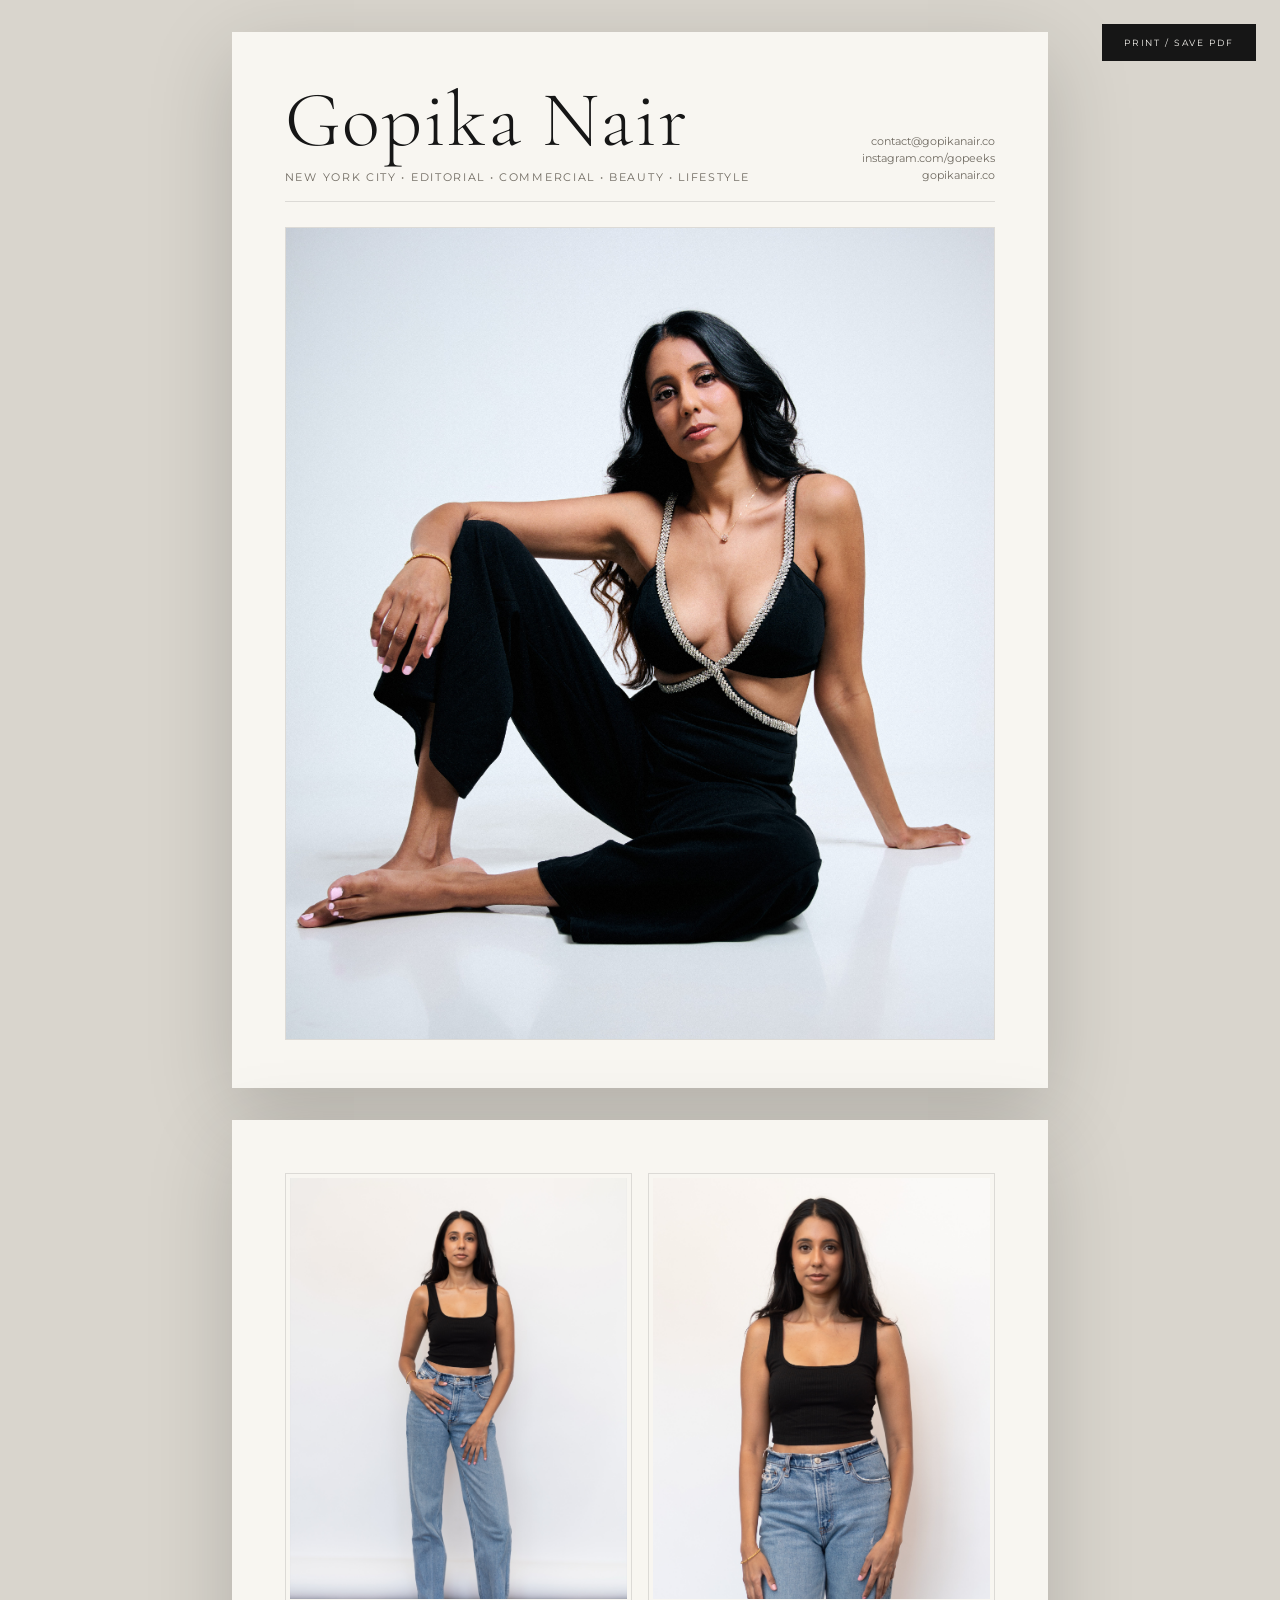
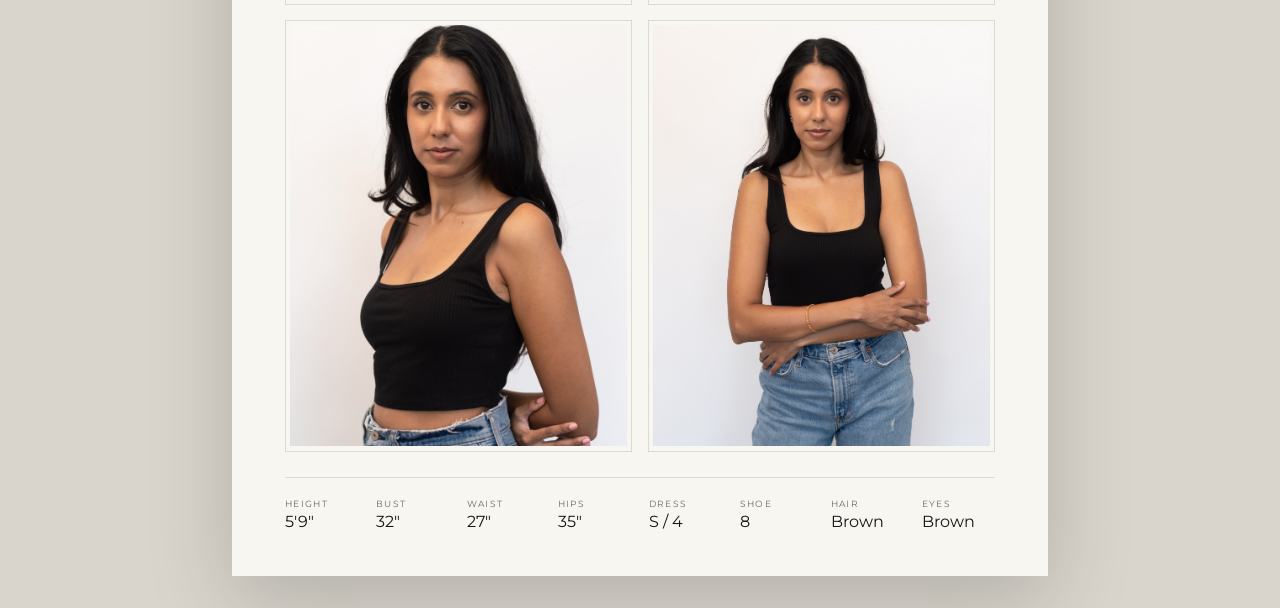
==== commit 339b02d2: "Update site" ====
--- a/comp-card.html
+++ b/comp-card.html
@@ -25,9 +25,11 @@
       color: var(--ink);
       font-family: var(--font-sans);
       display: flex;
+      flex-direction: column;
       align-items: center;
       justify-content: center;
       padding: 2rem;
+      gap: 2rem;
     }
 
     .print-btn {
@@ -43,19 +45,35 @@
       text-transform: uppercase;
       padding: 0.8rem 1.4rem;
       cursor: pointer;
-    }
-
+      z-index: 100;
+    }
+
+    /* ── Shared sheet ── */
     .sheet {
       width: 8.5in;
-      height: 11in;
       background: var(--paper);
       box-shadow: 0 24px 80px rgba(0,0,0,0.18);
+    }
+
+    /* ── Page 1: header + hero ── */
+    .sheet-1 {
+      height: 11in;
       padding: 0.55in 0.55in 0.5in;
       display: grid;
-      grid-template-rows: auto auto 1fr auto;
+      grid-template-rows: auto 1fr;
       gap: 0.26in;
     }
 
+    /* ── Page 2: gallery + measurements ── */
+    .sheet-2 {
+      height: 11in;
+      padding: 0.55in 0.55in 0.5in;
+      display: grid;
+      grid-template-rows: 1fr auto;
+      gap: 0.26in;
+    }
+
+    /* ── Header ── */
     .header {
       display: grid;
       grid-template-columns: 1fr auto;
@@ -93,30 +111,34 @@
       text-decoration: none;
     }
 
+    /* ── Hero photo (page 1) ── */
+    .hero-photo {
+      border: 1px solid var(--line);
+      overflow: hidden;
+      position: relative;
+    }
+
     .hero-photo img {
       width: 100%;
       height: 100%;
-      aspect-ratio: 4 / 5;
       object-fit: cover;
-      object-position: 57% 0%;
       display: block;
     }
 
-    .hero-photo {
-      border: 1px solid var(--line);
-    }
-
+    /* ── Gallery (page 2) ── */
     .gallery {
       display: grid;
-      grid-template-columns: repeat(3, 1fr);
+      grid-template-columns: repeat(2, 1fr);
+      grid-template-rows: repeat(2, 1fr);
       gap: 0.16in;
-      align-items: start;
     }
 
     .gallery figure {
       padding: 0.045in;
       background: var(--paper);
       border: 1px solid var(--line);
+      overflow: hidden;
+      position: relative;
     }
 
     .gallery img {
@@ -127,10 +149,7 @@
       background: #ece8e0;
     }
 
-    .gallery figure:nth-child(1) img { object-position: center 12%; }
-    .gallery figure:nth-child(2) img { object-position: center 18%; }
-    .gallery figure:nth-child(3) img { object-position: 44% 10%; }
-
+    /* ── Measurements ── */
     .measurements {
       border-top: 1px solid var(--line);
       padding-top: 0.22in;
@@ -158,108 +177,277 @@
       color: var(--ink);
     }
 
+    /* ── Dev mode (mirrors gallery dev controls) ── */
+    .dev-label {
+      color: #c9a96e;
+      font-family: monospace;
+      font-size: 0.6rem;
+      line-height: 1.35;
+    }
+    .dev-controls {
+      position: absolute;
+      left: 0; right: 0; top: 0;
+      z-index: 11;
+      display: grid;
+      justify-items: end;
+      gap: 0.35rem;
+      padding: 0.45rem;
+      pointer-events: none;
+    }
+    .dev-expand-btn {
+      pointer-events: auto;
+      appearance: none; -webkit-appearance: none;
+      border: 1px solid rgba(201,169,110,0.38);
+      background: rgba(8,8,8,0.82);
+      color: #f5f0eb;
+      font-family: var(--font-sans);
+      font-size: 0.56rem;
+      letter-spacing: 0.14em;
+      text-transform: uppercase;
+      padding: 0.38rem 0.58rem;
+      cursor: pointer;
+    }
+    .dev-controls-panel {
+      pointer-events: auto;
+      display: none;
+      width: min(15rem, calc(100% - 0.9rem));
+      gap: 0.35rem;
+      padding: 0.45rem;
+      background: rgba(0,0,0,0.76);
+      backdrop-filter: blur(10px);
+    }
+    .dev-controls.is-expanded .dev-controls-panel { display: grid; }
+    .dev-control { display: grid; gap: 0.2rem; }
+    .dev-control span {
+      color: rgba(245,240,235,0.72);
+      font-size: 0.5rem;
+      letter-spacing: 0.14em;
+      text-transform: uppercase;
+    }
+    .dev-crop-hint {
+      color: rgba(245,240,235,0.58);
+      font-size: 0.5rem;
+      letter-spacing: 0.12em;
+      text-transform: uppercase;
+    }
+    .dev-select {
+      width: 100%;
+      appearance: none; -webkit-appearance: none;
+      border: 1px solid rgba(255,255,255,0.12);
+      background: rgba(17,17,17,0.92);
+      color: #f5f0eb;
+      font-family: var(--font-sans);
+      font-size: 0.62rem;
+      padding: 0.38rem 0.45rem;
+    }
+    .dev-save-btn,
+    .dev-zoom-btn {
+      appearance: none; -webkit-appearance: none;
+      border: 1px solid rgba(201,169,110,0.38);
+      background: rgba(201,169,110,0.12);
+      color: #fff7ea;
+      font-family: var(--font-sans);
+      font-size: 0.56rem;
+      letter-spacing: 0.14em;
+      text-transform: uppercase;
+      padding: 0.45rem 0.62rem;
+      cursor: pointer;
+    }
+    .dev-crop-toggle-btn {
+      position: fixed;
+      left: 1rem; bottom: 1rem;
+      z-index: 300;
+      appearance: none; -webkit-appearance: none;
+      border: 1px solid rgba(201,169,110,0.35);
+      background: rgba(8,8,8,0.88);
+      color: #f5f0eb;
+      font-family: var(--font-sans);
+      font-size: 0.62rem;
+      letter-spacing: 0.14em;
+      text-transform: uppercase;
+      padding: 0.58rem 0.85rem;
+      cursor: pointer;
+      transition: background 0.2s ease, border-color 0.2s ease, color 0.2s ease;
+    }
+    .dev-crop-toggle-btn.active {
+      background: rgba(201,169,110,0.16);
+      border-color: rgba(201,169,110,0.72);
+      color: #fff7ea;
+    }
+    .dev-save-status {
+      position: fixed;
+      right: 1rem; bottom: 1rem;
+      z-index: 300;
+      padding: 0.55rem 0.8rem;
+      background: rgba(8,8,8,0.88);
+      border: 1px solid rgba(201,169,110,0.32);
+      color: #f5f0eb;
+      font-family: var(--font-sans);
+      font-size: 0.62rem;
+      letter-spacing: 0.14em;
+      text-transform: uppercase;
+      opacity: 0;
+      transform: translateY(8px);
+      transition: opacity 0.18s ease, transform 0.18s ease;
+      pointer-events: none;
+    }
+    .dev-save-status.visible { opacity: 1; transform: translateY(0); }
+
+    body.comp-crop-mode .hero-photo,
+    body.comp-crop-mode .gallery figure { cursor: crosshair; }
+    body.comp-crop-mode .hero-photo.crop-selected,
+    body.comp-crop-mode .gallery figure.crop-selected { outline: 2px solid #c9a96e; cursor: crosshair; }
+    body.comp-dragging,
+    body.comp-dragging * { cursor: grabbing !important; }
+
+    /* ── Zoom overlay ── */
+    #comp-zoom-overlay {
+      position: fixed;
+      inset: 0;
+      background: rgba(0,0,0,0.88);
+      z-index: 2000;
+      display: none;
+      flex-direction: column;
+      align-items: center;
+      justify-content: center;
+      gap: 1rem;
+    }
+
+    #comp-zoom-overlay.visible { display: flex; }
+
+    #comp-zoom-close {
+      position: absolute;
+      top: 1rem;
+      right: 1.5rem;
+      background: none;
+      border: none;
+      color: #fff;
+      font-size: 2.2rem;
+      line-height: 1;
+      cursor: pointer;
+      padding: 0.4rem 0.6rem;
+      opacity: 0.7;
+    }
+
+    #comp-zoom-close:hover { opacity: 1; }
+
+    #comp-zoom-container {
+      width: clamp(220px, 55vmin, 520px);
+      background: #ece8e0;
+      box-shadow: 0 20px 60px rgba(0,0,0,0.5);
+      position: relative;
+      overflow: hidden;
+    }
+
+    #comp-zoom-img {
+      width: 100%;
+      height: 100%;
+      object-fit: cover;
+      display: block;
+      cursor: crosshair;
+      user-select: none;
+      -webkit-user-drag: none;
+    }
+
+    #comp-zoom-hint {
+      color: rgba(255,255,255,0.55);
+      font-family: var(--font-sans);
+      font-size: 0.6rem;
+      letter-spacing: 0.18em;
+      text-transform: uppercase;
+    }
+
+    /* ── Responsive ── */
     @media screen and (max-width: 900px) {
       body { padding: 1rem; }
       .print-btn { top: 1rem; right: 1rem; }
-      .sheet {
-        width: min(8.5in, 100%);
-        height: auto;
-      }
-      .gallery,
-      .measurements {
-        grid-template-columns: repeat(2, 1fr);
-      }
-    }
-
+      .sheet { width: min(8.5in, 100%); height: auto; }
+      .sheet-1 { grid-template-rows: auto auto; }
+      .sheet-2 { grid-template-rows: auto auto; }
+      .hero-photo img { height: auto; }
+      .measurements { grid-template-columns: repeat(4, 1fr); }
+    }
+
+    /* ── Print ── */
     @media print {
-      body {
-        background: #fff;
-        padding: 0;
-        min-height: auto;
-        display: block;
-      }
-
-      .print-btn { display: none; }
-
-      .sheet {
-        box-shadow: none;
-        width: 8.5in;
-        height: 11in;
-      }
-
-      @page {
-        size: 8.5in 11in;
-        margin: 0;
-      }
+      body { background: #fff; padding: 0; min-height: auto; gap: 0; }
+      .print-btn,
+      #comp-crop-toggle-btn,
+      #comp-save-btn,
+      #comp-save-status,
+      .comp-dev-label,
+      .comp-photo-select,
+      #comp-zoom-overlay { display: none !important; }
+      .sheet { box-shadow: none; width: 8.5in; height: 11in; }
+      .sheet-1 { page-break-after: always; }
+      @page { size: 8.5in 11in; margin: 0; }
     }
   </style>
 </head>
 <body>
   <button class="print-btn" onclick="window.print()">Print / Save PDF</button>
 
-  <main class="sheet">
+  <!-- PAGE 1: Header + Hero -->
+  <main class="sheet sheet-1">
     <header class="header">
       <div class="name-block">
-        <h1>Gopika Nair</h1>
+        <h1 id="comp-name"></h1>
         <p>New York City • Editorial • Commercial • Beauty • Lifestyle</p>
       </div>
       <div class="contact-block">
-        <div><a href="mailto:contact@gopikanair.co">contact@gopikanair.co</a></div>
-        <div><a href="https://instagram.com/gopeeks">instagram.com/gopeeks</a></div>
+        <div><a id="comp-email" href="#"></a></div>
+        <div><a id="comp-instagram" href="#"></a></div>
         <div>gopikanair.co</div>
       </div>
     </header>
 
-    <section class="hero-photo">
-      <img src="photos/PGN_6062.jpg" alt="Gopika Nair front-facing portrait">
-    </section>
-
-    <section class="gallery">
-      <figure>
-        <img src="photos/comp/IMG_3475.jpg" alt="Gopika Nair clean portrait pose">
-      </figure>
-      <figure>
-        <img src="photos/comp/IMG_3483.jpg" alt="Gopika Nair three-quarter pose">
-      </figure>
-      <figure>
-        <img src="photos/comp/IMG_3477.jpg" alt="Gopika Nair full-length pose">
-      </figure>
-    </section>
-
-    <section class="measurements">
-      <div class="measurement">
-        <span class="measurement-label">Height</span>
-        <span class="measurement-value">5'9"</span>
-      </div>
-      <div class="measurement">
-        <span class="measurement-label">Bust</span>
-        <span class="measurement-value">32"</span>
-      </div>
-      <div class="measurement">
-        <span class="measurement-label">Waist</span>
-        <span class="measurement-value">27"</span>
-      </div>
-      <div class="measurement">
-        <span class="measurement-label">Hips</span>
-        <span class="measurement-value">35"</span>
-      </div>
-      <div class="measurement">
-        <span class="measurement-label">Dress</span>
-        <span class="measurement-value">S / 4</span>
-      </div>
-      <div class="measurement">
-        <span class="measurement-label">Shoe</span>
-        <span class="measurement-value">8</span>
-      </div>
-      <div class="measurement">
-        <span class="measurement-label">Hair</span>
-        <span class="measurement-value">Brown</span>
-      </div>
-      <div class="measurement">
-        <span class="measurement-label">Eyes</span>
-        <span class="measurement-value">Brown</span>
-      </div>
+    <section class="hero-photo" id="hero-photo">
+      <img id="hero-img" src="" alt="">
     </section>
   </main>
+
+  <!-- PAGE 2: Gallery + Measurements -->
+  <main class="sheet sheet-2">
+    <section class="gallery" id="comp-gallery"></section>
+
+    <section class="measurements">
+      <div class="measurement">
+        <span class="measurement-label">Height</span>
+        <span class="measurement-value" id="comp-height"></span>
+      </div>
+      <div class="measurement">
+        <span class="measurement-label">Bust</span>
+        <span class="measurement-value" id="comp-bust"></span>
+      </div>
+      <div class="measurement">
+        <span class="measurement-label">Waist</span>
+        <span class="measurement-value" id="comp-waist"></span>
+      </div>
+      <div class="measurement">
+        <span class="measurement-label">Hips</span>
+        <span class="measurement-value" id="comp-hips"></span>
+      </div>
+      <div class="measurement">
+        <span class="measurement-label">Dress</span>
+        <span class="measurement-value" id="comp-dress"></span>
+      </div>
+      <div class="measurement">
+        <span class="measurement-label">Shoe</span>
+        <span class="measurement-value" id="comp-shoe"></span>
+      </div>
+      <div class="measurement">
+        <span class="measurement-label">Hair</span>
+        <span class="measurement-value" id="comp-hair"></span>
+      </div>
+      <div class="measurement">
+        <span class="measurement-label">Eyes</span>
+        <span class="measurement-value" id="comp-eyes"></span>
+      </div>
+    </section>
+  </main>
+
+  <script src="config.js"></script>
+  <script src="comp-layout.js"></script>
+  <script src="comp-card.js"></script>
 </body>
 </html>
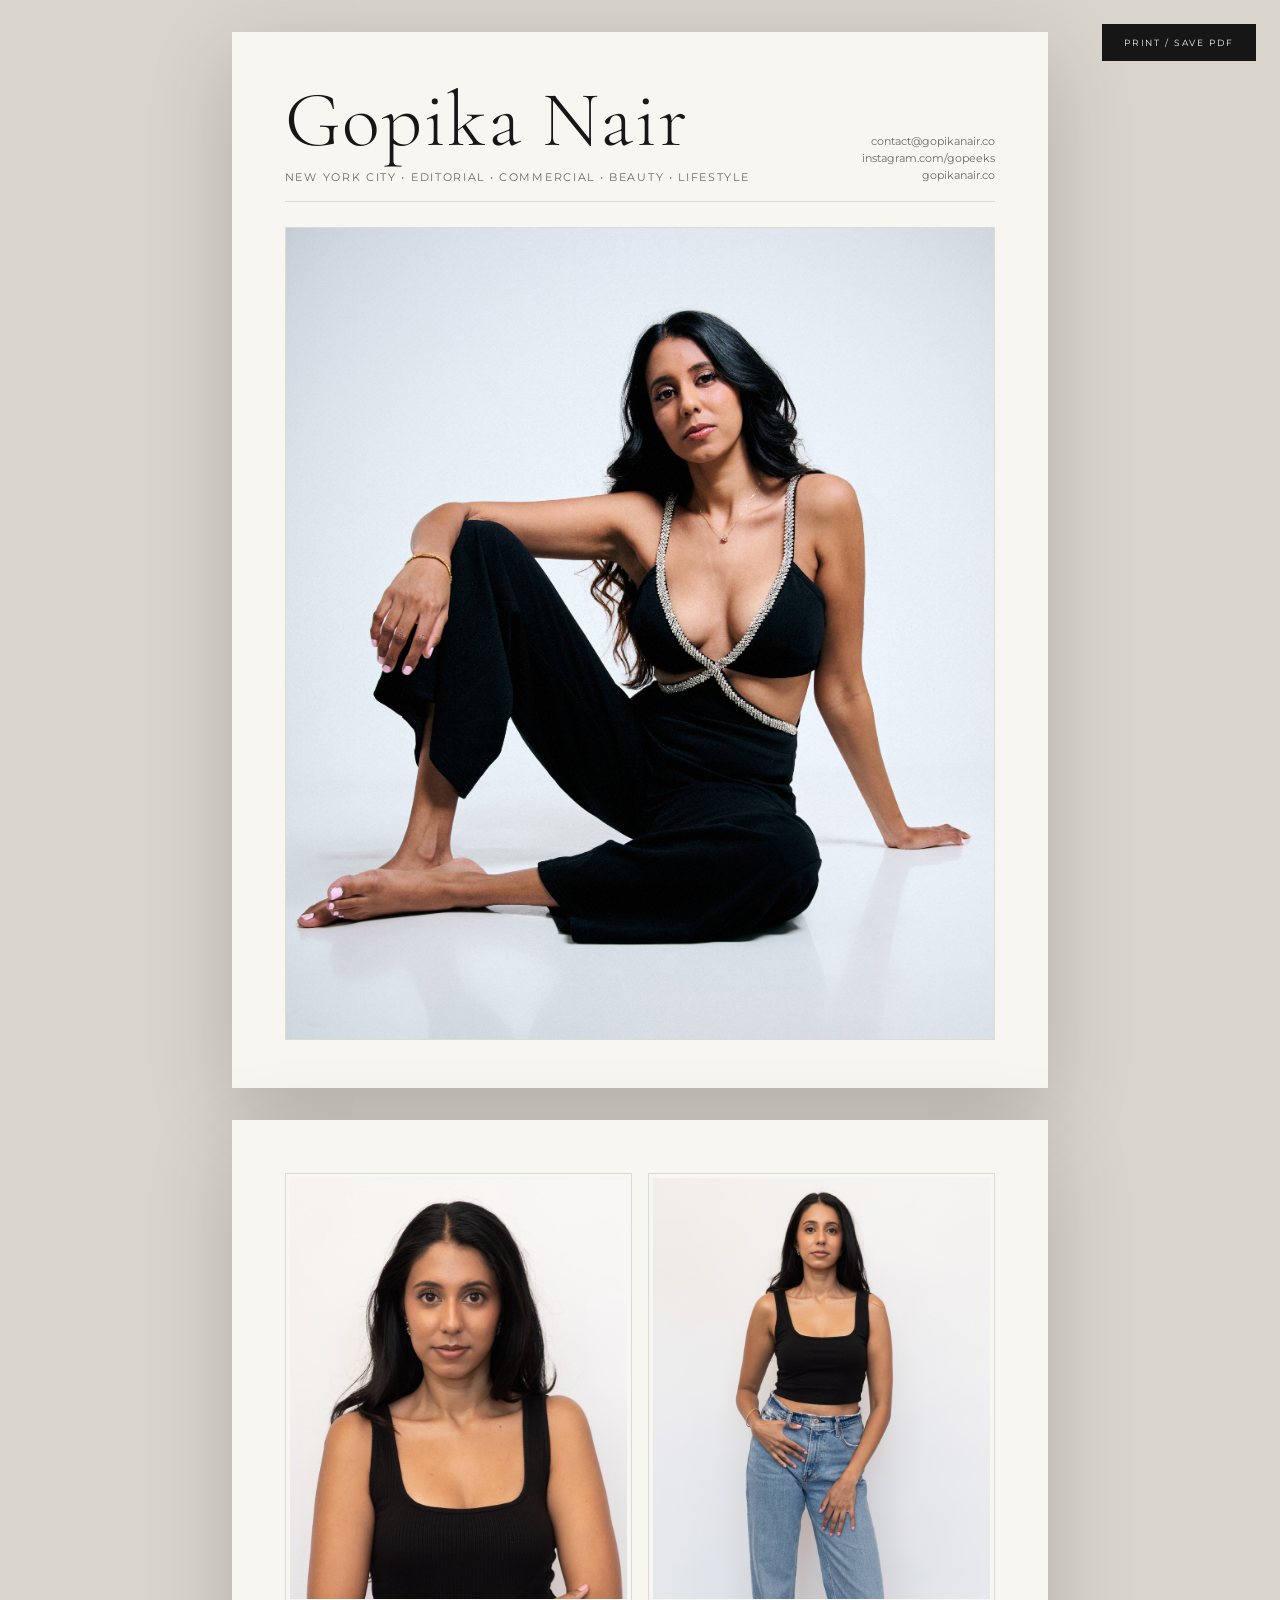
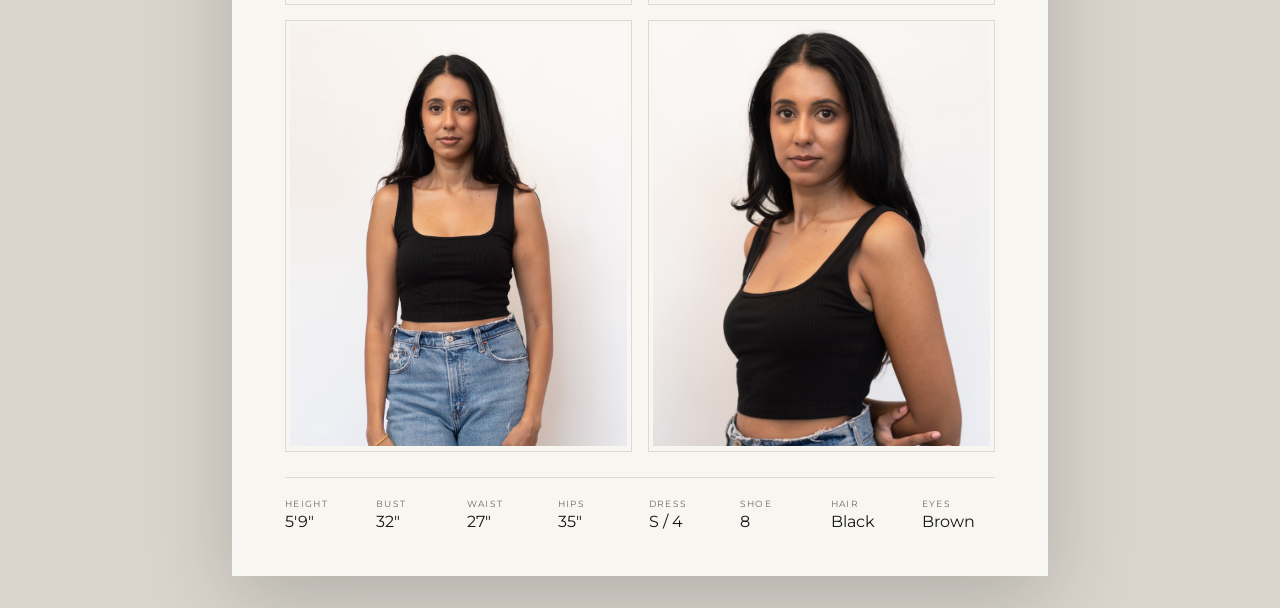
==== commit 294b267b: "add event tracking and sitemap lastmod" ====
--- a/comp-card.html
+++ b/comp-card.html
@@ -357,15 +357,98 @@
       text-transform: uppercase;
     }
 
-    /* ── Responsive ── */
-    @media screen and (max-width: 900px) {
-      body { padding: 1rem; }
+    /* ── Responsive: tablet ── */
+    @media screen and (max-width: 960px) {
+      body { padding: 1.5rem; gap: 1.5rem; }
       .print-btn { top: 1rem; right: 1rem; }
       .sheet { width: min(8.5in, 100%); height: auto; }
-      .sheet-1 { grid-template-rows: auto auto; }
-      .sheet-2 { grid-template-rows: auto auto; }
-      .hero-photo img { height: auto; }
+      .sheet-1 { padding: 0.4in; grid-template-rows: auto auto; gap: 0.2in; }
+      .sheet-2 { padding: 0.4in; grid-template-rows: auto auto; gap: 0.2in; }
+      .hero-photo { aspect-ratio: 2/3; }
       .measurements { grid-template-columns: repeat(4, 1fr); }
+    }
+
+    /* ── Responsive: mobile ── */
+    @media screen and (max-width: 600px) {
+      body {
+        padding: 0;
+        gap: 0;
+        background: var(--paper);
+        justify-content: flex-start;
+      }
+
+      .print-btn { display: none; }
+
+      .sheet {
+        width: 100%;
+        height: auto;
+        box-shadow: none;
+      }
+
+      .sheet-1 {
+        padding: 1.5rem 1.25rem 1.25rem;
+        grid-template-rows: auto auto;
+        gap: 1.1rem;
+        border-bottom: 1px solid var(--line);
+      }
+
+      .sheet-2 {
+        padding: 1.25rem 1.25rem 2rem;
+        grid-template-rows: auto auto;
+        gap: 1.1rem;
+      }
+
+      .header {
+        grid-template-columns: 1fr;
+        align-items: start;
+        gap: 0.6rem;
+        padding-bottom: 0.85rem;
+      }
+
+      .name-block h1 {
+        font-size: clamp(2.8rem, 13vw, 4rem);
+        line-height: 0.88;
+      }
+
+      .name-block p {
+        margin-top: 0.45rem;
+        font-size: 0.6rem;
+        letter-spacing: 0.13em;
+      }
+
+      .contact-block {
+        text-align: left;
+        font-size: 0.72rem;
+      }
+
+      .hero-photo {
+        aspect-ratio: 3/4;
+        height: auto;
+      }
+
+      .gallery {
+        gap: 0.4rem;
+      }
+
+      .gallery img {
+        aspect-ratio: 3/4;
+      }
+
+      .measurements {
+        grid-template-columns: repeat(4, 1fr);
+        padding-top: 0.85rem;
+        padding-bottom: 0;
+        gap: 0.6rem 0.5rem;
+      }
+
+      .measurement-label {
+        font-size: 0.52rem;
+        letter-spacing: 0.13em;
+      }
+
+      .measurement-value {
+        font-size: 0.95rem;
+      }
     }
 
     /* ── Print ── */
